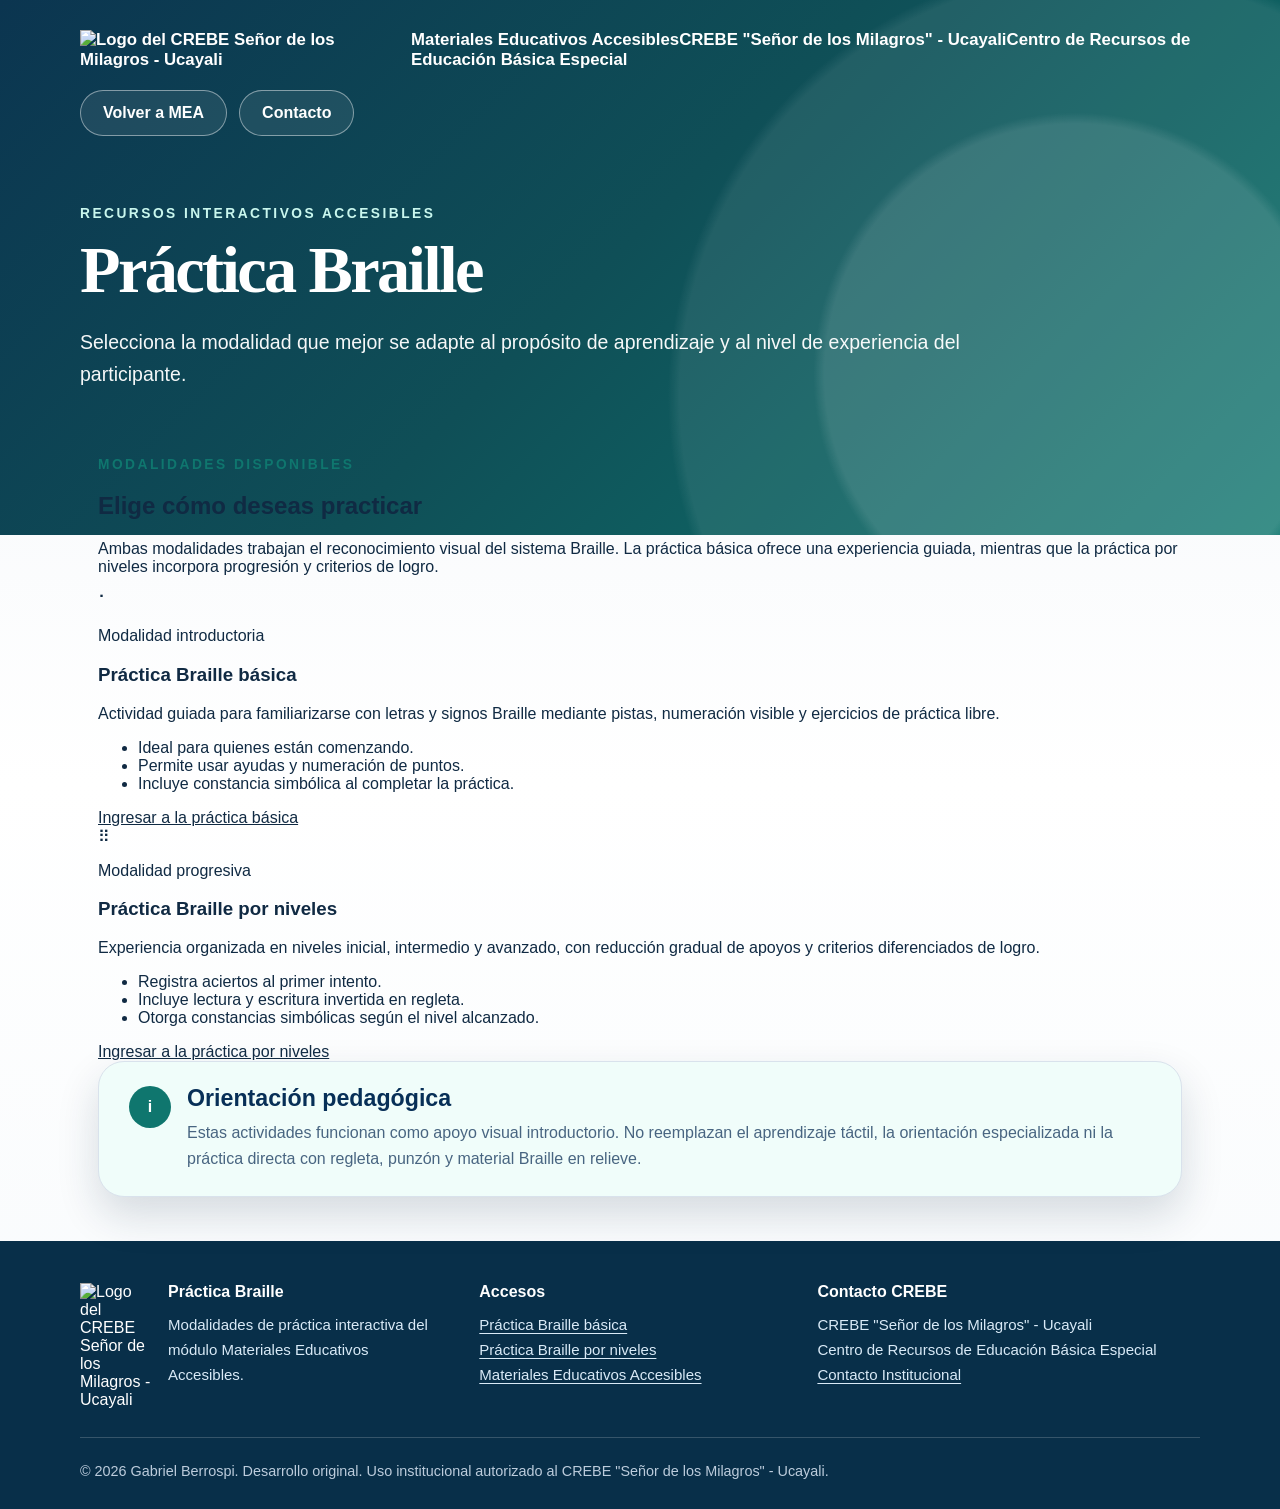
==== practica-braille-opciones/index.html @ 07584c7a "Crear acceso unificado para las modalidades de práctica Braille" ====
<!doctype html>
<html lang="es">
<head>
  <meta charset="utf-8">
  <meta name="viewport" content="width=device-width, initial-scale=1">
  <meta name="description" content="Acceso a las modalidades de práctica Braille básica y práctica Braille por niveles del módulo Materiales Educativos Accesibles.">
  <meta name="author" content="Gabriel Berrospi">
  <title>Práctica Braille | MEA</title>
  <link rel="stylesheet" href="../estilos.css?v=17">
  <link rel="stylesheet" href="https://crebe-ucayali.github.io/accesos-complementarios/accesibilidad/accesibilidad.css?v=7">
  <link rel="stylesheet" href="opciones.css?v=1">
</head>
<body>
  <a class="salto-contenido" href="#contenido-principal">Ir al contenido</a>
  <header class="cabecera">
    <div class="patron-portada" aria-hidden="true"></div>
    <nav class="navegacion" aria-label="Navegación principal">
      <a class="marca marca-institucional" href="../index.html" aria-label="Volver a Materiales Educativos Accesibles">
        <img class="marca-logo-superior" src="https://crebe-ucayali.github.io/banco-digital-accesible/logo-crebe.png" alt="Logo del CREBE Señor de los Milagros - Ucayali">
        <span class="marca-texto-superior"><span class="marca-modulo">Materiales Educativos Accesibles</span><span class="marca-nombre-institucional">CREBE "Señor de los Milagros" - Ucayali</span><span class="marca-detalle-institucional">Centro de Recursos de Educación Básica Especial</span></span>
      </a>
      <div class="enlaces-cabecera"><a class="enlace-cabecera" href="../index.html">Volver a MEA</a><a class="enlace-cabecera" href="https://crebe-ucayali.github.io/">Inicio principal</a><a class="enlace-cabecera" href="https://crebe-ucayali.github.io/accesos-complementarios/paginas/contacto.html">Contacto</a></div>
    </nav>
    <div class="portada"><p class="etiqueta">RECURSOS INTERACTIVOS ACCESIBLES</p><h1>Práctica Braille</h1><p class="subtitulo">Selecciona la modalidad que mejor se adapte al propósito de aprendizaje y al nivel de experiencia del participante.</p></div>
  </header>

  <main id="contenido-principal" class="contenido-opciones">
    <section class="panel-opciones" aria-labelledby="titulo-modalidades">
      <div class="encabezado-opciones"><p class="sobretitulo">Modalidades disponibles</p><h2 id="titulo-modalidades">Elige cómo deseas practicar</h2><p>Ambas modalidades trabajan el reconocimiento visual del sistema Braille. La práctica básica ofrece una experiencia guiada, mientras que la práctica por niveles incorpora progresión y criterios de logro.</p></div>
      <div class="grid-opciones">
        <article class="tarjeta-opcion">
          <div class="opcion-icono" aria-hidden="true">⠁</div>
          <p class="opcion-etiqueta">Modalidad introductoria</p>
          <h3>Práctica Braille básica</h3>
          <p>Actividad guiada para familiarizarse con letras y signos Braille mediante pistas, numeración visible y ejercicios de práctica libre.</p>
          <ul><li>Ideal para quienes están comenzando.</li><li>Permite usar ayudas y numeración de puntos.</li><li>Incluye constancia simbólica al completar la práctica.</li></ul>
          <a class="boton-opcion" href="../practica-braille/index.html">Ingresar a la práctica básica</a>
        </article>
        <article class="tarjeta-opcion destacada">
          <div class="opcion-icono" aria-hidden="true">⠿</div>
          <p class="opcion-etiqueta">Modalidad progresiva</p>
          <h3>Práctica Braille por niveles</h3>
          <p>Experiencia organizada en niveles inicial, intermedio y avanzado, con reducción gradual de apoyos y criterios diferenciados de logro.</p>
          <ul><li>Registra aciertos al primer intento.</li><li>Incluye lectura y escritura invertida en regleta.</li><li>Otorga constancias simbólicas según el nivel alcanzado.</li></ul>
          <a class="boton-opcion" href="../practica-braille-v2/index.html">Ingresar a la práctica por niveles</a>
        </article>
      </div>
    </section>

    <section class="aviso-pedagogico" aria-labelledby="titulo-aviso"><div class="aviso-icono" aria-hidden="true">i</div><div><h2 id="titulo-aviso">Orientación pedagógica</h2><p>Estas actividades funcionan como apoyo visual introductorio. No reemplazan el aprendizaje táctil, la orientación especializada ni la práctica directa con regleta, punzón y material Braille en relieve.</p></div></section>
  </main>

  <footer><div class="footer-contenido"><div class="footer-bloque footer-marca"><img class="footer-logo" src="https://crebe-ucayali.github.io/banco-digital-accesible/logo-crebe.png" alt="Logo del CREBE Señor de los Milagros - Ucayali"><div><h2>Práctica Braille</h2><p>Modalidades de práctica interactiva del módulo Materiales Educativos Accesibles.</p></div></div><div class="footer-bloque"><h2>Accesos</h2><p><a href="../practica-braille/index.html">Práctica Braille básica</a><br><a href="../practica-braille-v2/index.html">Práctica Braille por niveles</a><br><a href="../index.html">Materiales Educativos Accesibles</a></p></div><div class="footer-bloque"><h2>Contacto CREBE</h2><p>CREBE "Señor de los Milagros" - Ucayali<br>Centro de Recursos de Educación Básica Especial<br><a href="https://crebe-ucayali.github.io/accesos-complementarios/paginas/contacto.html">Contacto Institucional</a></p></div></div><div class="footer-final"><p>© 2026 Gabriel Berrospi. Desarrollo original. Uso institucional autorizado al CREBE "Señor de los Milagros" - Ucayali.</p></div></footer>
  <script src="https://crebe-ucayali.github.io/accesos-complementarios/accesibilidad/accesibilidad.js?v=7" defer></script>
</body>
</html>
---- estilos.css ----
:root{
  --azul-900:#082f49;
  --azul-800:#0b3f5c;
  --azul-700:#114e60;
  --verde-900:#064e3b;
  --verde-800:#0b4f4a;
  --verde-700:#0f766e;
  --verde-100:#e6f4f1;
  --verde-50:#f0fdfa;
  --blanco:#ffffff;
  --gris-900:#102a43;
  --gris-700:#334e68;
  --gris-600:#486581;
  --gris-500:#627d98;
  --gris-300:#d9e2ec;
  --gris-100:#f0f4f8;
  --amarillo-100:#fff4d6;
  --amarillo-700:#8a5a00;
  --sombra:0 18px 42px rgba(16,42,67,.16);
}

*{box-sizing:border-box;}
html{scroll-behavior:smooth;}
body{margin:0;font-family:Arial, Helvetica, sans-serif;background:linear-gradient(180deg,#f0f4f8 0%,#ffffff 52%,#f7fafc 100%);color:var(--gris-900);}
a{color:inherit;}
.salto-contenido{position:absolute;left:-999px;top:12px;background:var(--gris-900);color:var(--blanco);padding:10px 14px;border-radius:10px;z-index:50;}
.salto-contenido:focus{left:12px;}

.cabecera{position:relative;overflow:hidden;background:radial-gradient(circle at 84% 70%,rgba(255,255,255,.11) 0 22%,transparent 23%),radial-gradient(circle at 86% 74%,rgba(255,255,255,.08) 0 36%,transparent 37%),linear-gradient(135deg,#0b3550 0%,#0f4f57 48%,#0f766e 100%);color:var(--blanco);padding:30px 18px 145px;}
.cabecera::after{display:none;content:none;}
.navegacion{max-width:1120px;margin:0 auto;display:flex;align-items:center;justify-content:space-between;gap:20px;flex-wrap:wrap;}
.marca{display:inline-flex;align-items:center;gap:14px;color:var(--blanco);text-decoration:none;font-weight:900;font-size:1.05rem;letter-spacing:0;}
.marca-icono{width:54px;height:54px;border-radius:18px;display:inline-flex;align-items:center;justify-content:center;background:var(--blanco);color:#0b3550;font-weight:900;font-size:.9rem;box-shadow:0 10px 24px rgba(0,0,0,.14);}
.enlaces-cabecera{display:flex;align-items:center;justify-content:flex-end;flex-wrap:wrap;gap:12px;}
.enlace-cabecera{display:inline-flex;align-items:center;justify-content:center;min-height:46px;padding:10px 22px;border:1px solid rgba(255,255,255,.45);border-radius:999px;color:var(--blanco);text-decoration:none;font-size:1rem;font-weight:800;background:rgba(255,255,255,.08);}
.enlace-cabecera:hover{color:var(--blanco);background:rgba(255,255,255,.16);}
.cabecera .enlace-cabecera[href="https://crebe-ucayali.github.io/"]:not(:first-child){display:none;}
.cabecera .enlace-cabecera[href*="accesos-complementarios/contacto.html"]{font-size:0;}
.cabecera .enlace-cabecera[href*="accesos-complementarios/contacto.html"]::after{content:"Contacto Institucional";font-size:1rem;}

.portada{max-width:1120px;margin:70px auto 0;}
.bloque-institucional{display:flex;align-items:center;gap:22px;margin-bottom:34px;max-width:none;}
.logo-crebe{width:92px;max-width:92px;height:92px;max-height:92px;object-fit:contain;}
.texto-institucional{border-left:2px solid rgba(255,255,255,.35);padding-left:22px;}
.nombre-institucional{margin:0 0 8px;color:var(--blanco);font-size:1.2rem;font-weight:900;line-height:1.25;}
.detalle-institucional{margin:0;color:rgba(255,255,255,.94);font-size:1rem;font-weight:700;line-height:1.4;}
.etiqueta,.etiqueta-superior,.sobretitulo,.seccion-etiqueta{margin:0 0 14px;font-size:.86rem;font-weight:900;letter-spacing:.18em;text-transform:uppercase;}
.etiqueta,.etiqueta-superior{color:#c9f7ee;}
.sobretitulo,.seccion-etiqueta{color:var(--verde-700);}
.portada h1{max-width:900px;margin:0 0 22px;color:var(--blanco);font-family:Georgia, "Times New Roman", serif;font-size:clamp(2.5rem,5.8vw,4.15rem);line-height:1.04;letter-spacing:-.04em;}
.titulo-portada-enlace{color:inherit;text-decoration:none;}
.subtitulo{max-width:880px;margin:0;color:rgba(255,255,255,.96);font-size:1.22rem;line-height:1.65;}

main{max-width:1120px;margin:-78px auto 0;padding:0 18px 44px;position:relative;z-index:2;}
.panel-busqueda,.panel-presentacion,.aviso-pedagogico{background:var(--blanco);border:1px solid var(--gris-300);border-radius:26px;box-shadow:var(--sombra);}
.panel-busqueda{padding:34px 46px 40px;}
.panel-busqueda .panel-encabezado{display:block;margin-bottom:30px;}
.panel-encabezado{display:flex;align-items:flex-start;justify-content:space-between;gap:24px;margin-bottom:30px;}
.sobretitulo{margin:0 0 12px;color:var(--verde-700);font-size:.86rem;font-weight:900;letter-spacing:.18em;text-transform:uppercase;}
.panel-encabezado h2,.panel-presentacion h2,.aviso-pedagogico h2{margin:0;color:#072f57;font-family:Georgia, "Times New Roman", serif;font-size:clamp(1.9rem,3.6vw,2.65rem);line-height:1.1;}
.texto-panel{max-width:860px;margin:14px 0 0;color:var(--gris-600);line-height:1.65;font-size:1rem;}
.texto-panel-materiales{max-width:760px;margin:14px 0 0;color:#486581;line-height:1.65;font-size:1rem;}
.contador{display:inline-flex;align-items:center;justify-content:center;margin:4px 0 0;padding:10px 18px;border-radius:999px;background:var(--verde-100);color:var(--verde-700);font-weight:900;}
.herramientas{display:grid;grid-template-columns:1.2fr .8fr;gap:28px;margin-top:10px;}
.grupo-busqueda label,.grupo-filtros p{display:block;margin:0 0 10px;color:#072f57;font-weight:900;}
.campo-busqueda{display:flex;align-items:center;gap:12px;border:1px solid var(--gris-300);border-radius:16px;padding:0 16px;min-height:56px;background:#fbfdff;color:var(--gris-600);}
.campo-busqueda input{width:100%;border:0;outline:0;background:transparent;font-size:1rem;color:var(--gris-900);}
.ayuda{margin:8px 0 0;color:var(--gris-500);font-size:.92rem;}
.filtros{display:flex;flex-wrap:wrap;gap:10px;}
.filtro,.boton,.boton-mas{border:0;cursor:pointer;font-family:inherit;}
.filtro{padding:10px 14px;border-radius:999px;background:var(--gris-100);color:var(--gris-700);font-weight:800;}
.filtro.activo,.filtro:hover{background:var(--verde-700);color:var(--blanco);}
.catalogo{margin-top:28px;}
.lista-tarjetas{display:grid;grid-template-columns:repeat(3,1fr);gap:18px;}
.tarjeta{background:var(--blanco);border:1px solid var(--gris-300);border-radius:24px;padding:22px;box-shadow:0 10px 24px rgba(16,42,67,.08);}
.tarjeta h3{margin:0 0 8px;color:#072f57;}
.tarjeta p{margin:0;color:var(--gris-600);line-height:1.55;}
.grid-materiales{display:grid;grid-template-columns:repeat(3,1fr);gap:18px;margin-top:28px;}
.tarjeta-material{background:#ffffff;border:1px solid #d9e2ec;border-radius:24px;padding:22px;min-height:250px;display:flex;flex-direction:column;justify-content:space-between;box-shadow:0 10px 22px rgba(16,42,67,.06);}
.tarjeta-material.disponible{background:linear-gradient(180deg,#ffffff 0%,#eef9f6 100%);border-color:rgba(15,118,110,.35);}
.material-icono{width:56px;height:56px;border-radius:18px;background:#e6f4f1;color:#0f766e;display:flex;align-items:center;justify-content:center;font-weight:900;font-size:1rem;margin-bottom:16px;}
.tarjeta-material h3{margin:0 0 10px;color:#0b2f4a;font-size:1.15rem;line-height:1.25;}
.tarjeta-material p{margin:0;color:#486581;line-height:1.58;font-size:.96rem;}
.tarjeta-pie{margin-top:22px;display:flex;justify-content:space-between;align-items:center;gap:10px;flex-wrap:wrap;}
.estado-material{display:inline-block;padding:8px 12px;border-radius:999px;font-size:.82rem;font-weight:800;}
.estado-material.disponible{background:#d9f2ec;color:#0f766e;}
.estado-material.construccion{background:#fff4d6;color:#8a5a00;}
.enlace-material{display:inline-block;text-decoration:none;background:#0f766e;color:#ffffff;padding:9px 16px;border-radius:999px;font-weight:800;font-size:.9rem;}
.enlace-material:hover{background:#0b4f4a;color:#ffffff;}
.contenedor-boton-mas{display:flex;justify-content:center;margin-top:28px;}
.boton-mas,.boton-primario{display:inline-flex;align-items:center;justify-content:center;min-height:46px;padding:11px 24px;border-radius:999px;background:var(--verde-700);color:var(--blanco);font-weight:900;box-shadow:0 8px 18px rgba(0,0,0,.12);}
.boton-mas:hover,.boton-primario:hover{background:var(--verde-800);}
.estado-vacio,.mensaje-error{margin-top:28px;padding:28px;border-radius:24px;text-align:center;background:var(--blanco);border:1px solid var(--gris-300);}
.estado-vacio-simbolo{margin:0 0 8px;font-size:3rem;color:var(--verde-700);}

.seccion-presentacion,.seccion-aviso{margin-top:30px;}
.panel-presentacion{padding:30px 38px;display:grid;grid-template-columns:.85fr 1.15fr;gap:26px;align-items:center;}
.panel-presentacion p:last-child{margin:0;color:var(--gris-600);font-size:1rem;line-height:1.7;}
.aviso-pedagogico{display:flex;align-items:flex-start;gap:16px;padding:24px 30px;background:var(--verde-50);}
.aviso-icono{width:42px;height:42px;border-radius:50%;background:var(--verde-700);color:var(--blanco);display:flex;align-items:center;justify-content:center;flex:0 0 auto;font-weight:900;}
.aviso-pedagogico h2{font-size:1.45rem;font-family:Arial, Helvetica, sans-serif;}
.aviso-pedagogico p{margin:8px 0 0;color:var(--gris-600);line-height:1.65;}
.solo-lectores{position:absolute;width:1px;height:1px;padding:0;margin:-1px;overflow:hidden;clip:rect(0,0,0,0);white-space:nowrap;border:0;}
textarea,input[type="text"],input:not([type]){position:relative;z-index:50;pointer-events:auto;user-select:text;-webkit-user-select:text;cursor:text;}

footer{background:#082f49;color:var(--blanco);padding:42px 18px 26px;}
.footer-contenido{max-width:1120px;margin:0 auto;display:grid;grid-template-columns:1.2fr 1fr 1.25fr;gap:32px;}
.footer-bloque h2{margin:0 0 12px;font-size:1rem;color:var(--blanco);}
.footer-bloque p{margin:0;color:#d9eaf7;line-height:1.65;font-size:.94rem;}
.footer-bloque a{color:#d9eaf7;text-decoration:underline;text-underline-offset:3px;}
.footer-bloque a:hover{text-decoration:underline;}
.footer-bloque a[href*="accesos-complementarios/contacto.html"]{font-size:0;}
.footer-bloque a[href*="accesos-complementarios/contacto.html"]::after{content:"Contacto Institucional";font-size:.94rem;}
.footer-marca{display:flex;align-items:flex-start;gap:16px;}
.footer-logo{width:72px;max-width:72px;height:auto;object-fit:contain;display:block;flex-shrink:0;}
.footer-final{max-width:1120px;margin:28px auto 0;padding-top:22px;border-top:1px solid rgba(255,255,255,.18);}
.footer-final p{margin:0;color:#bcccdc;text-align:left;line-height:1.6;font-size:.9rem;}

@media (max-width:900px){
  .herramientas,.panel-presentacion,.footer-contenido{grid-template-columns:1fr;}
  .lista-tarjetas{grid-template-columns:repeat(2,1fr);}
  .grid-materiales{grid-template-columns:repeat(2,1fr);}
  .footer-marca{align-items:center;}
}
@media (max-width:700px){
  .cabecera{padding:26px 18px 116px;}
  .navegacion{align-items:flex-start;flex-direction:column;}
  .enlaces-cabecera{display:flex;width:100%;justify-content:flex-start;align-items:center;gap:8px;flex-wrap:wrap;}
  .enlace-cabecera{width:auto;min-width:0;min-height:38px;padding:8px 12px;font-size:.84rem;line-height:1.1;text-align:center;white-space:nowrap;border-radius:999px;}
  .cabecera .enlace-cabecera[href*="accesos-complementarios/contacto.html"]::after{font-size:.84rem;}
  .portada{margin-top:54px;}
  .bloque-institucional{align-items:center;gap:16px;margin-bottom:28px;}
  .logo-crebe{width:80px;max-width:80px;height:80px;max-height:80px;}
  .texto-institucional{padding-left:16px;}
  .nombre-institucional{font-size:1rem;}
  .detalle-institucional{font-size:.9rem;}
  main{max-width:1120px;margin-top:-78px;padding:0 14px 34px;}
  .panel-busqueda,.panel-presentacion,.aviso-pedagogico{padding:26px 20px 30px;}
  .panel-encabezado{flex-direction:column;}
  .lista-tarjetas{grid-template-columns:1fr;}
  .grid-materiales{grid-template-columns:1fr;}
  .tarjeta-pie{flex-direction:column;align-items:flex-start;}
  .enlace-material{width:100%;text-align:center;}
  .seccion-rutinas input,.seccion-rutinas textarea,.rutinas input,.rutinas textarea{pointer-events:auto;user-select:text;-webkit-user-select:text;cursor:text;position:relative;z-index:10;}
  .seccion-rutinas,.rutinas{pointer-events:auto;}
}
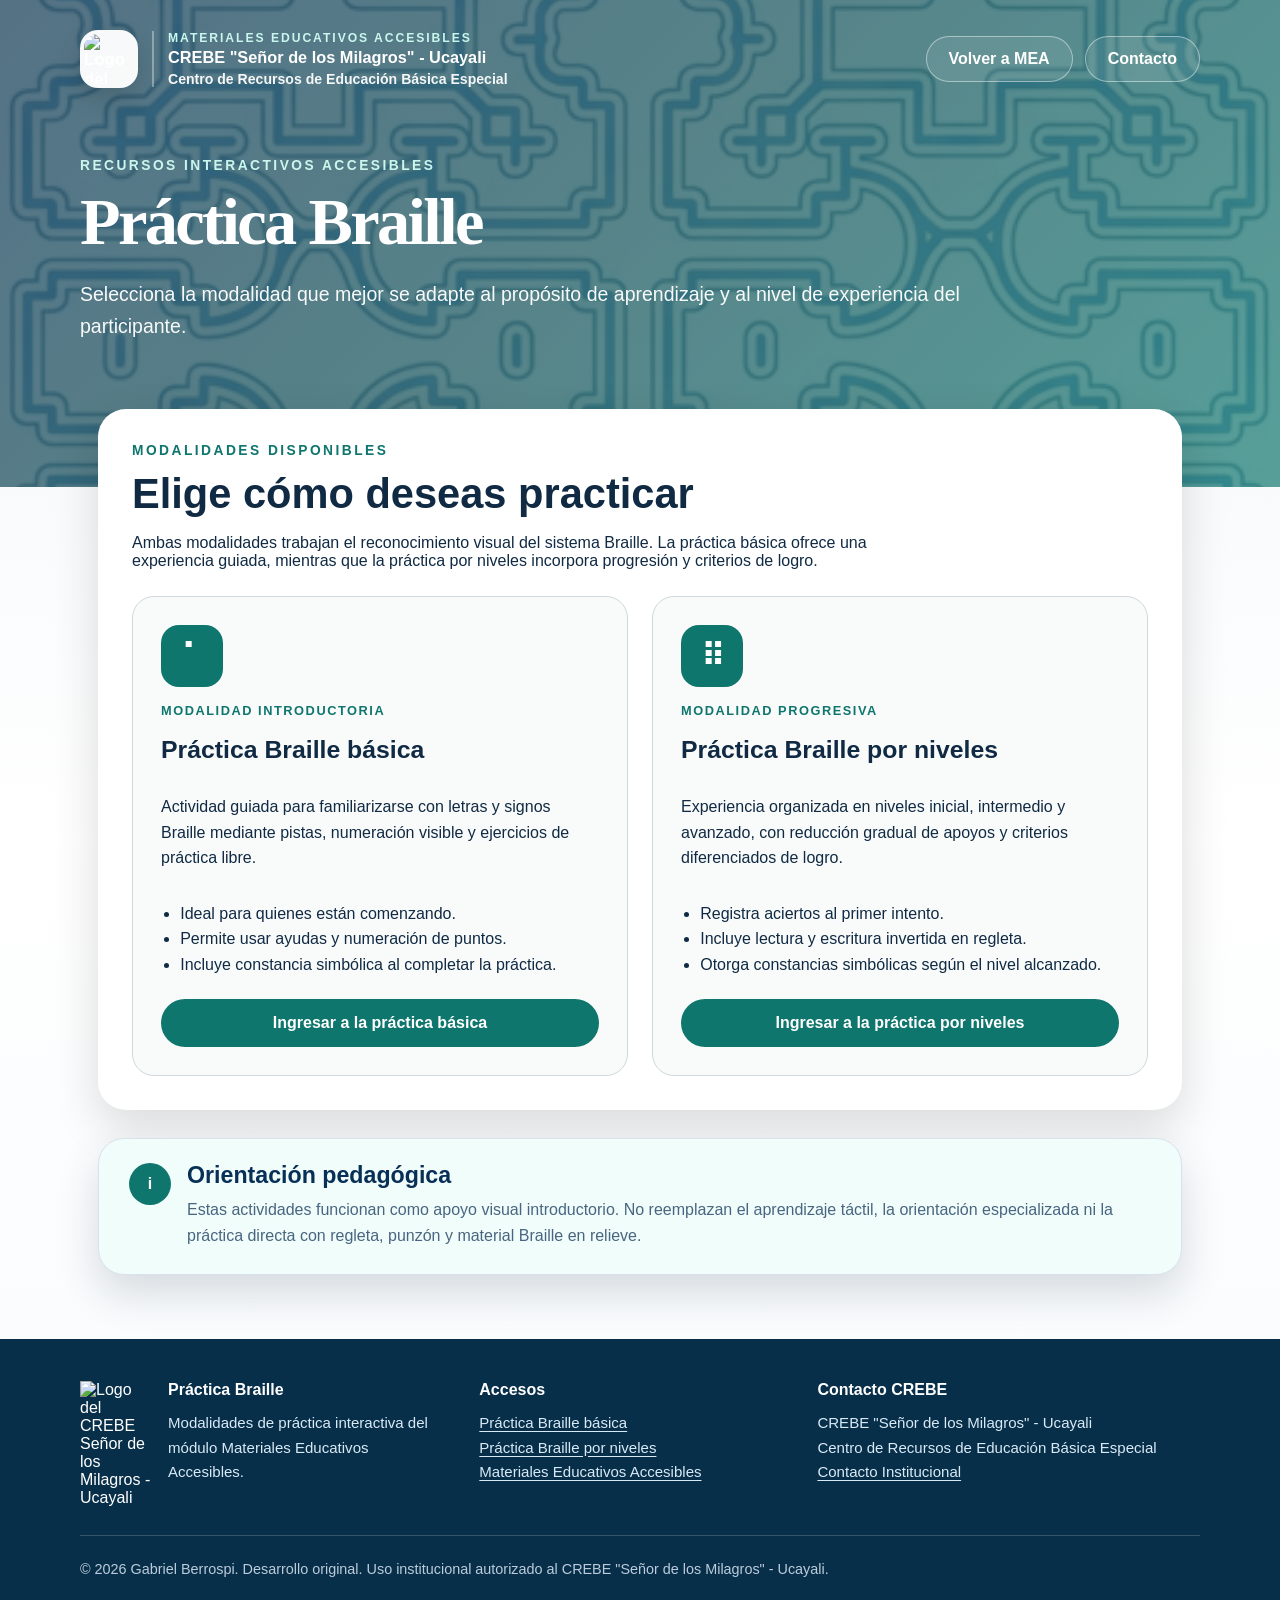
==== commit 8b976dad: "Hacer neutras ambas tarjetas de modalidades Braille" ====
--- a/practica-braille-opciones/index.html
+++ b/practica-braille-opciones/index.html
@@ -8,7 +8,7 @@
   <title>Práctica Braille | MEA</title>
   <link rel="stylesheet" href="../estilos.css?v=17">
   <link rel="stylesheet" href="https://crebe-ucayali.github.io/accesos-complementarios/accesibilidad/accesibilidad.css?v=7">
-  <link rel="stylesheet" href="opciones.css?v=1">
+  <link rel="stylesheet" href="opciones.css?v=2">
 </head>
 <body>
   <a class="salto-contenido" href="#contenido-principal">Ir al contenido</a>
@@ -36,7 +36,7 @@
           <ul><li>Ideal para quienes están comenzando.</li><li>Permite usar ayudas y numeración de puntos.</li><li>Incluye constancia simbólica al completar la práctica.</li></ul>
           <a class="boton-opcion" href="../practica-braille/index.html">Ingresar a la práctica básica</a>
         </article>
-        <article class="tarjeta-opcion destacada">
+        <article class="tarjeta-opcion">
           <div class="opcion-icono" aria-hidden="true">⠿</div>
           <p class="opcion-etiqueta">Modalidad progresiva</p>
           <h3>Práctica Braille por niveles</h3>
--- a/practica-braille-opciones/opciones.css
+++ b/practica-braille-opciones/opciones.css
@@ -0,0 +1,31 @@
+body .cabecera{position:relative;overflow:hidden;padding:30px 18px 145px;color:#fff;background:linear-gradient(135deg,#0b3550 0%,#0f4f57 48%,#0f766e 100%)}
+body .patron-portada{position:absolute;inset:0;z-index:0;pointer-events:none;background-image:url("../patron-shipibo.webp?v=2");background-size:cover;background-position:center;opacity:.3}
+body .cabecera .navegacion,body .cabecera .portada{position:relative;z-index:1}
+body .navegacion{max-width:1120px;margin:0 auto;display:flex;align-items:center;justify-content:space-between;gap:20px;flex-wrap:wrap}
+body .marca-institucional{display:inline-flex;align-items:center;gap:14px;max-width:min(560px,100%);color:#fff;text-decoration:none;font-weight:900}
+body .marca-logo-superior{display:block;width:58px;height:58px;object-fit:contain;flex-shrink:0;padding:4px;background:rgba(255,255,255,.96);border-radius:18px;box-shadow:0 10px 24px rgba(0,0,0,.14)}
+body .marca-texto-superior{display:block;padding-left:14px;border-left:2px solid rgba(255,255,255,.35)}
+body .marca-modulo{display:block;margin:0 0 3px;color:#c9f7ee;font-size:.76rem;font-weight:900;letter-spacing:.16em;text-transform:uppercase}
+body .marca-nombre-institucional{display:block;color:#fff;font-size:1.02rem;font-weight:900}
+body .marca-detalle-institucional{display:block;margin-top:4px;color:rgba(255,255,255,.94);font-size:.88rem;font-weight:750}
+body .enlaces-cabecera{display:flex;flex-wrap:wrap;gap:12px}
+body .enlace-cabecera{display:inline-flex;align-items:center;justify-content:center;min-height:46px;padding:10px 22px;border:1px solid rgba(255,255,255,.45);border-radius:999px;color:#fff;text-decoration:none;font-weight:800;background:rgba(255,255,255,.08)}
+body .portada{max-width:1120px;margin:70px auto 0}
+body .etiqueta{margin:0 0 14px;color:#c9f7ee;font-size:.86rem;font-weight:900;letter-spacing:.18em;text-transform:uppercase}
+body .portada h1{max-width:900px;margin:0 0 22px;color:#fff;font-family:Georgia,"Times New Roman",serif;font-size:clamp(2.5rem,5.8vw,4.15rem);line-height:1.04;letter-spacing:-.04em}
+body .subtitulo{max-width:880px;margin:0;color:rgba(255,255,255,.96);font-size:1.22rem;line-height:1.65}
+.contenido-opciones{max-width:1120px;margin:-78px auto 0;padding:0 18px 64px;position:relative;z-index:2}
+.panel-opciones{background:#fff;border-radius:28px;padding:34px;box-shadow:0 18px 48px rgba(0,0,0,.14)}
+.encabezado-opciones{max-width:820px;margin-bottom:26px}
+.encabezado-opciones h2{margin:.2rem 0 1rem;font-size:clamp(1.8rem,4vw,2.6rem)}
+.grid-opciones{display:grid;grid-template-columns:repeat(2,minmax(0,1fr));gap:24px}
+.tarjeta-opcion{display:flex;flex-direction:column;gap:14px;padding:28px;border:1px solid #cfd8dc;border-radius:22px;background:#f9fbfb}
+.tarjeta-opcion.destacada{border:2px solid #0f766e;background:#f0fdfa}
+.opcion-icono{display:grid;place-items:center;width:62px;height:62px;border-radius:18px;background:#0f766e;color:#fff;font-size:2rem;font-weight:900}
+.opcion-etiqueta{margin:0;color:#0f766e;font-size:.8rem;font-weight:900;letter-spacing:.12em;text-transform:uppercase}
+.tarjeta-opcion h3{margin:0;font-size:1.55rem}
+.tarjeta-opcion p,.tarjeta-opcion li{line-height:1.6}
+.tarjeta-opcion ul{margin:0 0 8px;padding-left:1.2rem}
+.boton-opcion{margin-top:auto;display:inline-flex;justify-content:center;align-items:center;min-height:48px;padding:12px 18px;border-radius:999px;background:#0f766e;color:#fff;text-decoration:none;font-weight:900;text-align:center}
+.aviso-pedagogico{margin-top:28px}
+@media(max-width:760px){body .cabecera{padding:26px 18px 116px}body .navegacion{align-items:flex-start;flex-direction:column}body .portada{margin-top:54px}.contenido-opciones{margin-top:-58px}.panel-opciones{padding:22px}.grid-opciones{grid-template-columns:1fr}.tarjeta-opcion{padding:22px}.marca-institucional{align-items:flex-start}.marca-logo-superior{width:52px;height:52px}.marca-texto-superior{padding-left:12px}}
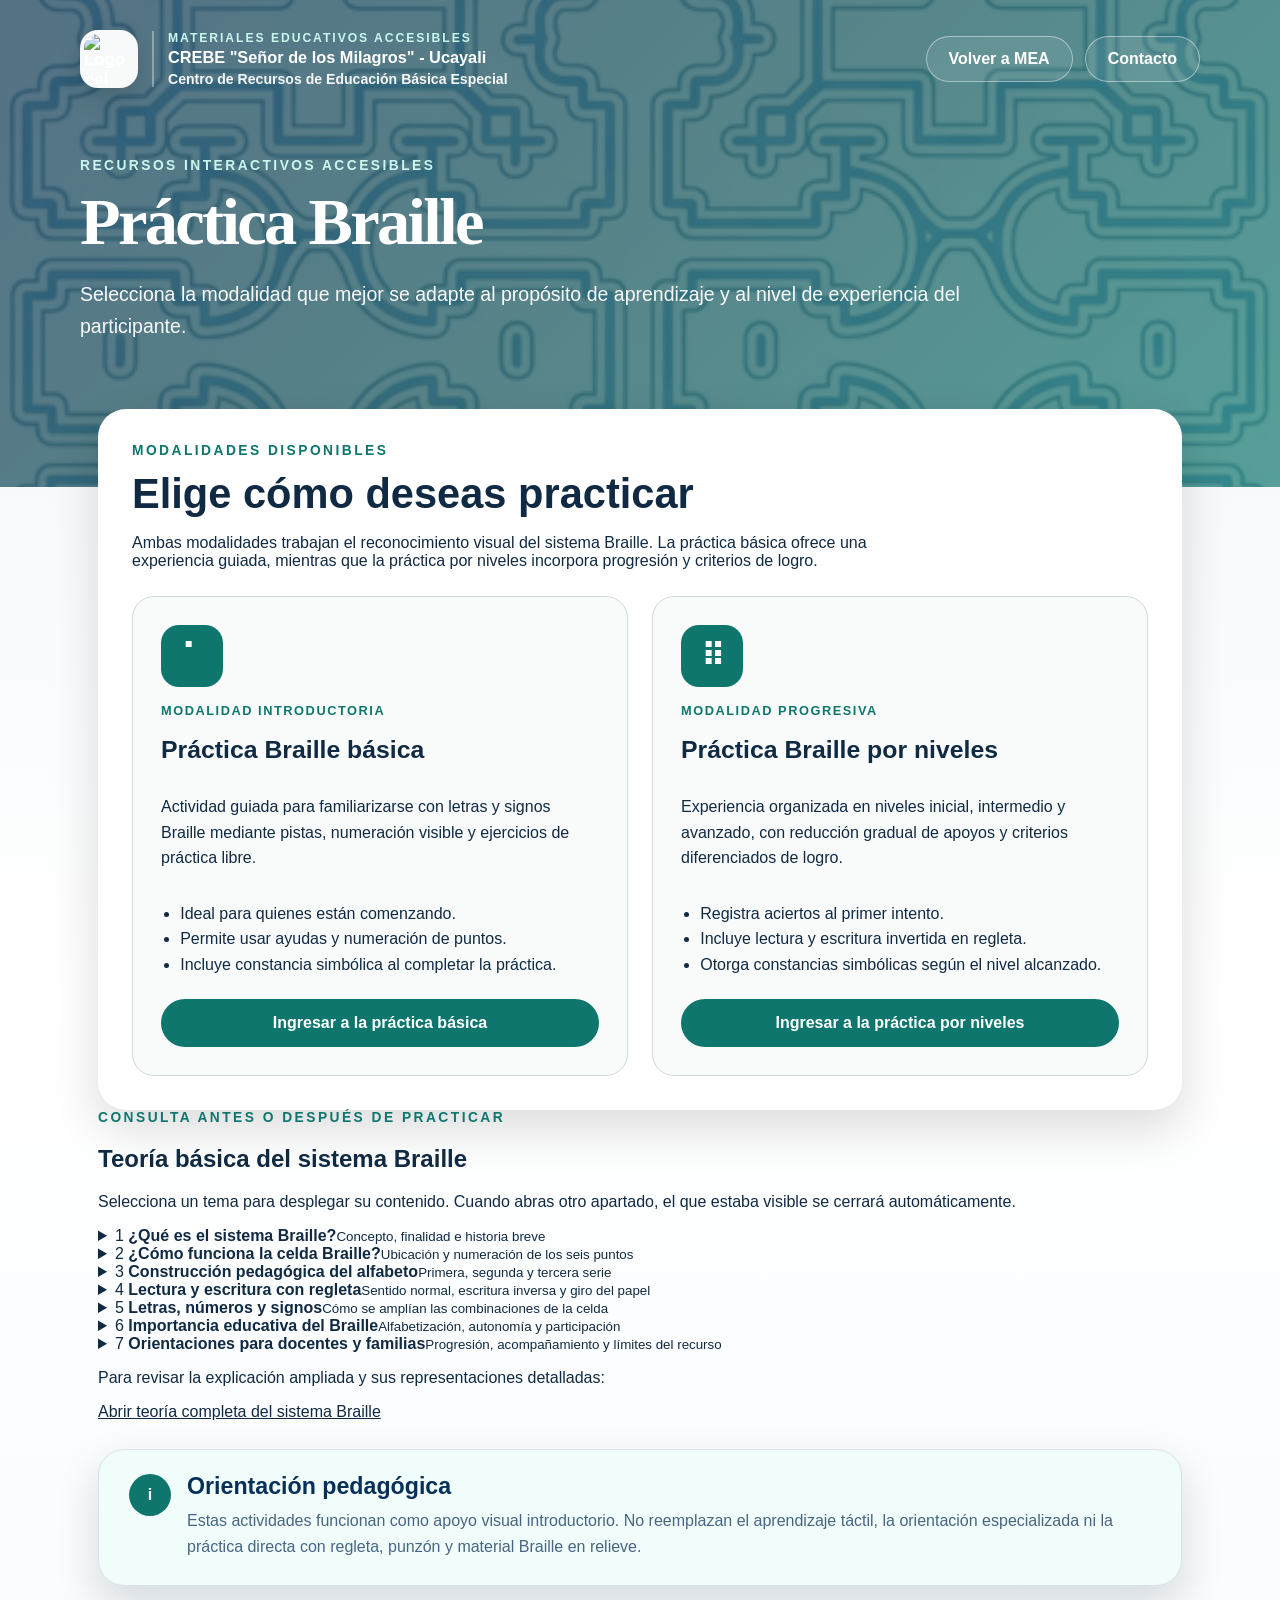
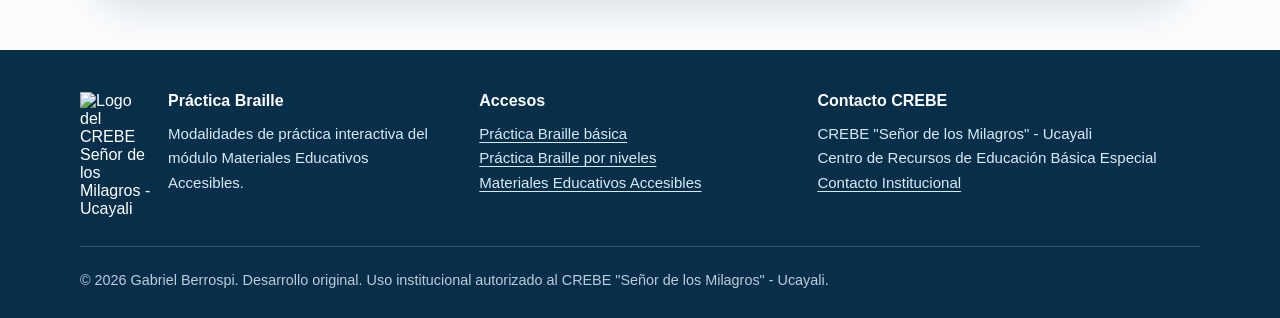
==== commit 0723090c: "Incorporar teoría Braille interactiva debajo de modalidades de práctica" ====
--- a/practica-braille-opciones/index.html
+++ b/practica-braille-opciones/index.html
@@ -3,54 +3,306 @@
 <head>
   <meta charset="utf-8">
   <meta name="viewport" content="width=device-width, initial-scale=1">
-  <meta name="description" content="Acceso a las modalidades de práctica Braille básica y práctica Braille por niveles del módulo Materiales Educativos Accesibles.">
+  <meta name="description" content="Acceso a las modalidades de práctica Braille básica y por niveles, con teoría interactiva organizada por secciones.">
   <meta name="author" content="Gabriel Berrospi">
   <title>Práctica Braille | MEA</title>
   <link rel="stylesheet" href="../estilos.css?v=17">
   <link rel="stylesheet" href="https://crebe-ucayali.github.io/accesos-complementarios/accesibilidad/accesibilidad.css?v=7">
-  <link rel="stylesheet" href="opciones.css?v=2">
+  <link rel="stylesheet" href="opciones.css?v=3">
 </head>
 <body>
   <a class="salto-contenido" href="#contenido-principal">Ir al contenido</a>
+
   <header class="cabecera">
     <div class="patron-portada" aria-hidden="true"></div>
     <nav class="navegacion" aria-label="Navegación principal">
       <a class="marca marca-institucional" href="../index.html" aria-label="Volver a Materiales Educativos Accesibles">
         <img class="marca-logo-superior" src="https://crebe-ucayali.github.io/banco-digital-accesible/logo-crebe.png" alt="Logo del CREBE Señor de los Milagros - Ucayali">
-        <span class="marca-texto-superior"><span class="marca-modulo">Materiales Educativos Accesibles</span><span class="marca-nombre-institucional">CREBE "Señor de los Milagros" - Ucayali</span><span class="marca-detalle-institucional">Centro de Recursos de Educación Básica Especial</span></span>
+        <span class="marca-texto-superior">
+          <span class="marca-modulo">Materiales Educativos Accesibles</span>
+          <span class="marca-nombre-institucional">CREBE "Señor de los Milagros" - Ucayali</span>
+          <span class="marca-detalle-institucional">Centro de Recursos de Educación Básica Especial</span>
+        </span>
       </a>
-      <div class="enlaces-cabecera"><a class="enlace-cabecera" href="../index.html">Volver a MEA</a><a class="enlace-cabecera" href="https://crebe-ucayali.github.io/">Inicio principal</a><a class="enlace-cabecera" href="https://crebe-ucayali.github.io/accesos-complementarios/paginas/contacto.html">Contacto</a></div>
+      <div class="enlaces-cabecera">
+        <a class="enlace-cabecera" href="../index.html">Volver a MEA</a>
+        <a class="enlace-cabecera" href="https://crebe-ucayali.github.io/">Inicio principal</a>
+        <a class="enlace-cabecera" href="https://crebe-ucayali.github.io/accesos-complementarios/paginas/contacto.html">Contacto</a>
+      </div>
     </nav>
-    <div class="portada"><p class="etiqueta">RECURSOS INTERACTIVOS ACCESIBLES</p><h1>Práctica Braille</h1><p class="subtitulo">Selecciona la modalidad que mejor se adapte al propósito de aprendizaje y al nivel de experiencia del participante.</p></div>
+    <div class="portada">
+      <p class="etiqueta">RECURSOS INTERACTIVOS ACCESIBLES</p>
+      <h1>Práctica Braille</h1>
+      <p class="subtitulo">Selecciona la modalidad que mejor se adapte al propósito de aprendizaje y al nivel de experiencia del participante.</p>
+    </div>
   </header>
 
   <main id="contenido-principal" class="contenido-opciones">
     <section class="panel-opciones" aria-labelledby="titulo-modalidades">
-      <div class="encabezado-opciones"><p class="sobretitulo">Modalidades disponibles</p><h2 id="titulo-modalidades">Elige cómo deseas practicar</h2><p>Ambas modalidades trabajan el reconocimiento visual del sistema Braille. La práctica básica ofrece una experiencia guiada, mientras que la práctica por niveles incorpora progresión y criterios de logro.</p></div>
+      <div class="encabezado-opciones">
+        <p class="sobretitulo">Modalidades disponibles</p>
+        <h2 id="titulo-modalidades">Elige cómo deseas practicar</h2>
+        <p>Ambas modalidades trabajan el reconocimiento visual del sistema Braille. La práctica básica ofrece una experiencia guiada, mientras que la práctica por niveles incorpora progresión y criterios de logro.</p>
+      </div>
+
       <div class="grid-opciones">
         <article class="tarjeta-opcion">
           <div class="opcion-icono" aria-hidden="true">⠁</div>
           <p class="opcion-etiqueta">Modalidad introductoria</p>
           <h3>Práctica Braille básica</h3>
           <p>Actividad guiada para familiarizarse con letras y signos Braille mediante pistas, numeración visible y ejercicios de práctica libre.</p>
-          <ul><li>Ideal para quienes están comenzando.</li><li>Permite usar ayudas y numeración de puntos.</li><li>Incluye constancia simbólica al completar la práctica.</li></ul>
+          <ul>
+            <li>Ideal para quienes están comenzando.</li>
+            <li>Permite usar ayudas y numeración de puntos.</li>
+            <li>Incluye constancia simbólica al completar la práctica.</li>
+          </ul>
           <a class="boton-opcion" href="../practica-braille/index.html">Ingresar a la práctica básica</a>
         </article>
+
         <article class="tarjeta-opcion">
           <div class="opcion-icono" aria-hidden="true">⠿</div>
           <p class="opcion-etiqueta">Modalidad progresiva</p>
           <h3>Práctica Braille por niveles</h3>
           <p>Experiencia organizada en niveles inicial, intermedio y avanzado, con reducción gradual de apoyos y criterios diferenciados de logro.</p>
-          <ul><li>Registra aciertos al primer intento.</li><li>Incluye lectura y escritura invertida en regleta.</li><li>Otorga constancias simbólicas según el nivel alcanzado.</li></ul>
+          <ul>
+            <li>Registra aciertos al primer intento.</li>
+            <li>Incluye lectura y escritura invertida en regleta.</li>
+            <li>Otorga constancias simbólicas según el nivel alcanzado.</li>
+          </ul>
           <a class="boton-opcion" href="../practica-braille-v2/index.html">Ingresar a la práctica por niveles</a>
         </article>
       </div>
     </section>
 
-    <section class="aviso-pedagogico" aria-labelledby="titulo-aviso"><div class="aviso-icono" aria-hidden="true">i</div><div><h2 id="titulo-aviso">Orientación pedagógica</h2><p>Estas actividades funcionan como apoyo visual introductorio. No reemplazan el aprendizaje táctil, la orientación especializada ni la práctica directa con regleta, punzón y material Braille en relieve.</p></div></section>
+    <section class="panel-teoria" aria-labelledby="titulo-teoria-braille">
+      <div class="encabezado-teoria">
+        <p class="sobretitulo">Consulta antes o después de practicar</p>
+        <h2 id="titulo-teoria-braille">Teoría básica del sistema Braille</h2>
+        <p>Selecciona un tema para desplegar su contenido. Cuando abras otro apartado, el que estaba visible se cerrará automáticamente.</p>
+      </div>
+
+      <div class="acordeon-teoria" data-acordeon-unico>
+        <details class="acordeon-item">
+          <summary>
+            <span class="numero-acordeon" aria-hidden="true">1</span>
+            <span class="texto-resumen"><strong>¿Qué es el sistema Braille?</strong><small>Concepto, finalidad e historia breve</small></span>
+            <span class="icono-acordeon" aria-hidden="true"></span>
+          </summary>
+          <div class="contenido-acordeon">
+            <p>El Braille es un sistema de lectura y escritura basado en puntos en relieve que se perciben principalmente con las yemas de los dedos. Permite representar letras, números, signos de puntuación, palabras, frases y textos completos.</p>
+            <p>No es un idioma diferente, sino un código capaz de representar distintos idiomas según sus reglas. Su valor educativo radica en que permite leer, revisar, corregir y producir información escrita de manera directa.</p>
+            <h3>Breve historia</h3>
+            <p>Louis Braille desarrolló una celda de seis puntos que podía combinarse para representar letras, números y signos. Con el tiempo, el sistema se adaptó a diferentes lenguas y actualmente se utiliza en libros, materiales educativos, señalización, medicamentos y recursos tecnológicos.</p>
+            <div class="nota-teoria">El Braille no reemplaza los audios ni la tecnología. Los complementa y fortalece la autonomía, la alfabetización y el acceso a la información escrita.</div>
+          </div>
+        </details>
+
+        <details class="acordeon-item">
+          <summary>
+            <span class="numero-acordeon" aria-hidden="true">2</span>
+            <span class="texto-resumen"><strong>¿Cómo funciona la celda Braille?</strong><small>Ubicación y numeración de los seis puntos</small></span>
+            <span class="icono-acordeon" aria-hidden="true"></span>
+          </summary>
+          <div class="contenido-acordeon">
+            <p>La celda Braille está formada por seis puntos distribuidos en dos columnas y tres filas. Cada posición tiene un número fijo.</p>
+            <div class="celda-teoria" role="img" aria-label="Celda Braille con los puntos 1, 2 y 3 en la columna izquierda y 4, 5 y 6 en la derecha">
+              <span>1</span><span>4</span>
+              <span>2</span><span>5</span>
+              <span>3</span><span>6</span>
+            </div>
+            <div class="dos-columnas-teoria">
+              <div><strong>Columna izquierda</strong><p>Puntos 1, 2 y 3.</p></div>
+              <div><strong>Columna derecha</strong><p>Puntos 4, 5 y 6.</p></div>
+            </div>
+            <p>Al activar diferentes combinaciones se forman letras, números y otros signos. Para aprender Braille no basta con memorizar configuraciones: también se necesita práctica táctil, orientación y materiales adecuados.</p>
+          </div>
+        </details>
+
+        <details class="acordeon-item">
+          <summary>
+            <span class="numero-acordeon" aria-hidden="true">3</span>
+            <span class="texto-resumen"><strong>Construcción pedagógica del alfabeto</strong><small>Primera, segunda y tercera serie</small></span>
+            <span class="icono-acordeon" aria-hidden="true"></span>
+          </summary>
+          <div class="contenido-acordeon">
+            <p>El alfabeto puede comprenderse por series. Esta organización ayuda a descubrir que muchas letras nuevas se forman a partir de configuraciones ya aprendidas.</p>
+
+            <article class="serie-teoria">
+              <h3>Primera serie: A a J</h3>
+              <p>Utiliza principalmente los puntos 1, 2, 4 y 5. Todavía no incorpora los puntos inferiores 3 y 6.</p>
+              <div class="linea-alfabeto" aria-label="Primera serie del alfabeto Braille">
+                <span>A ⠁</span><span>B ⠃</span><span>C ⠉</span><span>D ⠙</span><span>E ⠑</span>
+                <span>F ⠋</span><span>G ⠛</span><span>H ⠓</span><span>I ⠊</span><span>J ⠚</span>
+              </div>
+            </article>
+
+            <article class="serie-teoria">
+              <h3>Segunda serie: K a T</h3>
+              <p>Repite las formas de A a J y añade el punto 3. Por ejemplo, A se convierte en K, B en L y J en T.</p>
+              <div class="linea-alfabeto" aria-label="Segunda serie del alfabeto Braille">
+                <span>K ⠅</span><span>L ⠇</span><span>M ⠍</span><span>N ⠝</span><span>O ⠕</span>
+                <span>P ⠏</span><span>Q ⠟</span><span>R ⠗</span><span>S ⠎</span><span>T ⠞</span>
+              </div>
+            </article>
+
+            <article class="serie-teoria">
+              <h3>Tercera serie: U, V, X, Y y Z</h3>
+              <p>Se toman las configuraciones K, L, M, N y O y se añade el punto 6.</p>
+              <div class="tabla-series-compacta" role="table" aria-label="Relación entre las series del alfabeto Braille">
+                <div role="row"><span role="cell">A ⠁</span><span role="cell">K ⠅</span><span role="cell">U ⠥</span></div>
+                <div role="row"><span role="cell">B ⠃</span><span role="cell">L ⠇</span><span role="cell">V ⠧</span></div>
+                <div role="row"><span role="cell">C ⠉</span><span role="cell">M ⠍</span><span role="cell">X ⠭</span></div>
+                <div role="row"><span role="cell">D ⠙</span><span role="cell">N ⠝</span><span role="cell">Y ⠽</span></div>
+                <div role="row"><span role="cell">E ⠑</span><span role="cell">O ⠕</span><span role="cell">Z ⠵</span></div>
+              </div>
+              <div class="linea-alfabeto linea-corta" aria-label="Tercera serie y letras complementarias">
+                <span>U ⠥</span><span>V ⠧</span><span>X ⠭</span><span>Y ⠽</span><span>Z ⠵</span><span>W ⠺</span><span>Ñ ⠻</span>
+              </div>
+              <p class="aclaracion-serie">La W es una excepción dentro de esta secuencia. La Ñ corresponde a una configuración propia del alfabeto español.</p>
+            </article>
+          </div>
+        </details>
+
+        <details class="acordeon-item">
+          <summary>
+            <span class="numero-acordeon" aria-hidden="true">4</span>
+            <span class="texto-resumen"><strong>Lectura y escritura con regleta</strong><small>Sentido normal, escritura inversa y giro del papel</small></span>
+            <span class="icono-acordeon" aria-hidden="true"></span>
+          </summary>
+          <div class="contenido-acordeon">
+            <p>El Braille se lee de izquierda a derecha, igual que un texto habitual en español. La inversión aparece únicamente al escribir con regleta y punzón convencionales, porque se trabaja sobre el reverso del papel.</p>
+
+            <div class="flujo-regleta" aria-label="Secuencia de lectura y escritura con regleta y punzón">
+              <article class="paso-regleta">
+                <span class="paso-numero">1</span>
+                <h3>Lectura</h3>
+                <div class="flecha-sentido derecha" aria-label="De izquierda a derecha">Inicio <span aria-hidden="true"></span> Fin</div>
+                <p>Los dedos avanzan desde la izquierda hacia la derecha.</p>
+              </article>
+              <article class="paso-regleta">
+                <span class="paso-numero">2</span>
+                <h3>Colocar el papel</h3>
+                <div class="mini-regleta" role="img" aria-label="Papel colocado entre la base y la tapa de una regleta Braille">
+                  <span class="mini-tapa">Tapa</span>
+                  <span class="mini-papel">Papel<br>reverso hacia arriba</span>
+                  <span class="mini-base">Base</span>
+                </div>
+              </article>
+              <article class="paso-regleta">
+                <span class="paso-numero">3</span>
+                <h3>Escritura</h3>
+                <div class="flecha-sentido izquierda" aria-label="De derecha a izquierda">Fin <span aria-hidden="true"></span> Inicio</div>
+                <p>Se comienza en el extremo derecho y se avanza hacia la izquierda.</p>
+              </article>
+              <article class="paso-regleta">
+                <span class="paso-numero">4</span>
+                <h3>Retirar y voltear</h3>
+                <div class="giro-compacto" aria-hidden="true"><span>Reverso</span><b>↻</b><span>Frente</span></div>
+                <p>La hoja se gira para colocar hacia arriba los puntos en relieve.</p>
+              </article>
+              <article class="paso-regleta">
+                <span class="paso-numero">5</span>
+                <h3>Resultado final</h3>
+                <div class="flecha-sentido derecha" aria-label="De izquierda a derecha">Inicio <span aria-hidden="true"></span> Fin</div>
+                <p>El texto vuelve a leerse normalmente de izquierda a derecha.</p>
+              </article>
+            </div>
+
+            <div class="comparacion-sentidos">
+              <div><strong>Lectura y resultado</strong><p>Izquierda → derecha.</p></div>
+              <div><strong>Regleta y punzón convencionales</strong><p>Derecha → izquierda sobre el reverso.</p></div>
+            </div>
+            <div class="nota-teoria">La inversión sirve para producir el relieve. No significa que el Braille se lea de derecha a izquierda. Con máquina Perkins, impresora Braille o regleta positiva, la escritura se realiza directamente de izquierda a derecha.</div>
+          </div>
+        </details>
+
+        <details class="acordeon-item">
+          <summary>
+            <span class="numero-acordeon" aria-hidden="true">5</span>
+            <span class="texto-resumen"><strong>Letras, números y signos</strong><small>Cómo se amplían las combinaciones de la celda</small></span>
+            <span class="icono-acordeon" aria-hidden="true"></span>
+          </summary>
+          <div class="contenido-acordeon">
+            <p>Cada letra se representa mediante una combinación específica de puntos. Las primeras letras son importantes porque sirven como base para construir otras configuraciones del alfabeto.</p>
+            <p>Los números suelen requerir un signo previo que indica que las combinaciones siguientes deben interpretarse como cifras. Una misma configuración puede tener valor de letra o número según el signo que la anteceda.</p>
+            <p>También existen signos para puntuación, vocales acentuadas, mayúsculas y otros usos. Esto permite escribir frases completas, nombres, fechas, indicaciones y contenidos escolares.</p>
+          </div>
+        </details>
+
+        <details class="acordeon-item">
+          <summary>
+            <span class="numero-acordeon" aria-hidden="true">6</span>
+            <span class="texto-resumen"><strong>Importancia educativa del Braille</strong><small>Alfabetización, autonomía y participación</small></span>
+            <span class="icono-acordeon" aria-hidden="true"></span>
+          </summary>
+          <div class="contenido-acordeon">
+            <p>El Braille es una herramienta fundamental para la inclusión educativa de estudiantes con discapacidad visual. Su enseñanza favorece la lectura, la escritura, la comprensión de textos y la participación en actividades escolares.</p>
+            <p>También permite revisar escritos, reconocer palabras, organizar información, tomar apuntes y leer indicaciones con mayor autonomía.</p>
+            <div class="nota-teoria">En la escuela debe integrarse a las actividades de aprendizaje y a situaciones cotidianas, no presentarse como un contenido aislado.</div>
+          </div>
+        </details>
+
+        <details class="acordeon-item">
+          <summary>
+            <span class="numero-acordeon" aria-hidden="true">7</span>
+            <span class="texto-resumen"><strong>Orientaciones para docentes y familias</strong><small>Progresión, acompañamiento y límites del recurso</small></span>
+            <span class="icono-acordeon" aria-hidden="true"></span>
+          </summary>
+          <div class="contenido-acordeon">
+            <p>El aprendizaje debe ser gradual. Puede iniciarse con exploración táctil, orientación espacial, discriminación de texturas, ubicación de puntos y reconocimiento de formas simples. Después se incorporan letras, números, palabras y frases.</p>
+            <div class="orientaciones-grid">
+              <section>
+                <h3>Para docentes</h3>
+                <ul>
+                  <li>Presentar el Braille como una forma válida de lectura y escritura.</li>
+                  <li>Usar materiales claros, ordenados y con suficiente espacio.</li>
+                  <li>Evitar introducir demasiados signos en una sola actividad.</li>
+                  <li>Relacionar los aprendizajes con palabras y objetos reales.</li>
+                </ul>
+              </section>
+              <section>
+                <h3>Para familias</h3>
+                <ul>
+                  <li>Acompañar con paciencia y reconocer los avances.</li>
+                  <li>Usar etiquetas simples en objetos cuando sea pertinente.</li>
+                  <li>Promover autonomía en las actividades diarias.</li>
+                  <li>Consultar con especialistas cuando existan dudas.</li>
+                </ul>
+              </section>
+            </div>
+            <div class="nota-teoria">Esta plataforma es un apoyo visual y pedagógico. No reemplaza la enseñanza táctil, la orientación especializada ni la práctica con puntos reales en relieve.</div>
+          </div>
+        </details>
+      </div>
+
+      <div class="acceso-teoria-completa">
+        <p>Para revisar la explicación ampliada y sus representaciones detalladas:</p>
+        <a href="https://crebe-ucayali.github.io/banco-digital-accesible/braille/teoria.html">Abrir teoría completa del sistema Braille</a>
+      </div>
+    </section>
+
+    <section class="aviso-pedagogico" aria-labelledby="titulo-aviso">
+      <div class="aviso-icono" aria-hidden="true">i</div>
+      <div>
+        <h2 id="titulo-aviso">Orientación pedagógica</h2>
+        <p>Estas actividades funcionan como apoyo visual introductorio. No reemplazan el aprendizaje táctil, la orientación especializada ni la práctica directa con regleta, punzón y material Braille en relieve.</p>
+      </div>
+    </section>
   </main>
 
-  <footer><div class="footer-contenido"><div class="footer-bloque footer-marca"><img class="footer-logo" src="https://crebe-ucayali.github.io/banco-digital-accesible/logo-crebe.png" alt="Logo del CREBE Señor de los Milagros - Ucayali"><div><h2>Práctica Braille</h2><p>Modalidades de práctica interactiva del módulo Materiales Educativos Accesibles.</p></div></div><div class="footer-bloque"><h2>Accesos</h2><p><a href="../practica-braille/index.html">Práctica Braille básica</a><br><a href="../practica-braille-v2/index.html">Práctica Braille por niveles</a><br><a href="../index.html">Materiales Educativos Accesibles</a></p></div><div class="footer-bloque"><h2>Contacto CREBE</h2><p>CREBE "Señor de los Milagros" - Ucayali<br>Centro de Recursos de Educación Básica Especial<br><a href="https://crebe-ucayali.github.io/accesos-complementarios/paginas/contacto.html">Contacto Institucional</a></p></div></div><div class="footer-final"><p>© 2026 Gabriel Berrospi. Desarrollo original. Uso institucional autorizado al CREBE "Señor de los Milagros" - Ucayali.</p></div></footer>
+  <footer>
+    <div class="footer-contenido">
+      <div class="footer-bloque footer-marca">
+        <img class="footer-logo" src="https://crebe-ucayali.github.io/banco-digital-accesible/logo-crebe.png" alt="Logo del CREBE Señor de los Milagros - Ucayali">
+        <div><h2>Práctica Braille</h2><p>Modalidades de práctica interactiva del módulo Materiales Educativos Accesibles.</p></div>
+      </div>
+      <div class="footer-bloque"><h2>Accesos</h2><p><a href="../practica-braille/index.html">Práctica Braille básica</a><br><a href="../practica-braille-v2/index.html">Práctica Braille por niveles</a><br><a href="../index.html">Materiales Educativos Accesibles</a></p></div>
+      <div class="footer-bloque"><h2>Contacto CREBE</h2><p>CREBE "Señor de los Milagros" - Ucayali<br>Centro de Recursos de Educación Básica Especial<br><a href="https://crebe-ucayali.github.io/accesos-complementarios/paginas/contacto.html">Contacto Institucional</a></p></div>
+    </div>
+    <div class="footer-final"><p>© 2026 Gabriel Berrospi. Desarrollo original. Uso institucional autorizado al CREBE "Señor de los Milagros" - Ucayali.</p></div>
+  </footer>
+
+  <script src="opciones.js?v=1" defer></script>
   <script src="https://crebe-ucayali.github.io/accesos-complementarios/accesibilidad/accesibilidad.js?v=7" defer></script>
 </body>
-</html>+</html>
--- a/practica-braille-opciones/opciones.css
+++ b/practica-braille-opciones/opciones.css
@@ -19,13 +19,16 @@
 .encabezado-opciones{max-width:820px;margin-bottom:26px}
 .encabezado-opciones h2{margin:.2rem 0 1rem;font-size:clamp(1.8rem,4vw,2.6rem)}
 .grid-opciones{display:grid;grid-template-columns:repeat(2,minmax(0,1fr));gap:24px}
-.tarjeta-opcion{display:flex;flex-direction:column;gap:14px;padding:28px;border:1px solid #cfd8dc;border-radius:22px;background:#f9fbfb}
-.tarjeta-opcion.destacada{border:2px solid #0f766e;background:#f0fdfa}
+.tarjeta-opcion{display:flex;flex-direction:column;gap:14px;padding:28px;border:1px solid #cfd8dc;border-radius:22px;background:#f9fbfb;transition:background-color .22s ease,border-color .22s ease,box-shadow .22s ease,transform .22s ease}
+.tarjeta-opcion:hover,.tarjeta-opcion:focus-within{border:2px solid #0f766e;background:#f0fdfa;box-shadow:0 14px 30px rgba(15,118,110,.14);transform:translateY(-3px)}
 .opcion-icono{display:grid;place-items:center;width:62px;height:62px;border-radius:18px;background:#0f766e;color:#fff;font-size:2rem;font-weight:900}
 .opcion-etiqueta{margin:0;color:#0f766e;font-size:.8rem;font-weight:900;letter-spacing:.12em;text-transform:uppercase}
 .tarjeta-opcion h3{margin:0;font-size:1.55rem}
 .tarjeta-opcion p,.tarjeta-opcion li{line-height:1.6}
 .tarjeta-opcion ul{margin:0 0 8px;padding-left:1.2rem}
-.boton-opcion{margin-top:auto;display:inline-flex;justify-content:center;align-items:center;min-height:48px;padding:12px 18px;border-radius:999px;background:#0f766e;color:#fff;text-decoration:none;font-weight:900;text-align:center}
+.boton-opcion{margin-top:auto;display:inline-flex;justify-content:center;align-items:center;min-height:48px;padding:12px 18px;border-radius:999px;background:#0f766e;color:#fff;text-decoration:none;font-weight:900;text-align:center;transition:background-color .2s ease,box-shadow .2s ease,transform .2s ease}
+.boton-opcion:hover,.boton-opcion:focus-visible{background:#0b5f59;box-shadow:0 8px 18px rgba(15,118,110,.24);transform:translateY(-1px);outline:3px solid rgba(15,118,110,.22);outline-offset:3px}
 .aviso-pedagogico{margin-top:28px}
 @media(max-width:760px){body .cabecera{padding:26px 18px 116px}body .navegacion{align-items:flex-start;flex-direction:column}body .portada{margin-top:54px}.contenido-opciones{margin-top:-58px}.panel-opciones{padding:22px}.grid-opciones{grid-template-columns:1fr}.tarjeta-opcion{padding:22px}.marca-institucional{align-items:flex-start}.marca-logo-superior{width:52px;height:52px}.marca-texto-superior{padding-left:12px}}
+@media(hover:none){.tarjeta-opcion:hover{border:1px solid #cfd8dc;background:#f9fbfb;box-shadow:none;transform:none}.tarjeta-opcion:focus-within{border:2px solid #0f766e;background:#f0fdfa;box-shadow:0 14px 30px rgba(15,118,110,.14);transform:none}}
+@media(prefers-reduced-motion:reduce){.tarjeta-opcion,.boton-opcion{transition:none}.tarjeta-opcion:hover,.tarjeta-opcion:focus-within,.boton-opcion:hover,.boton-opcion:focus-visible{transform:none}}
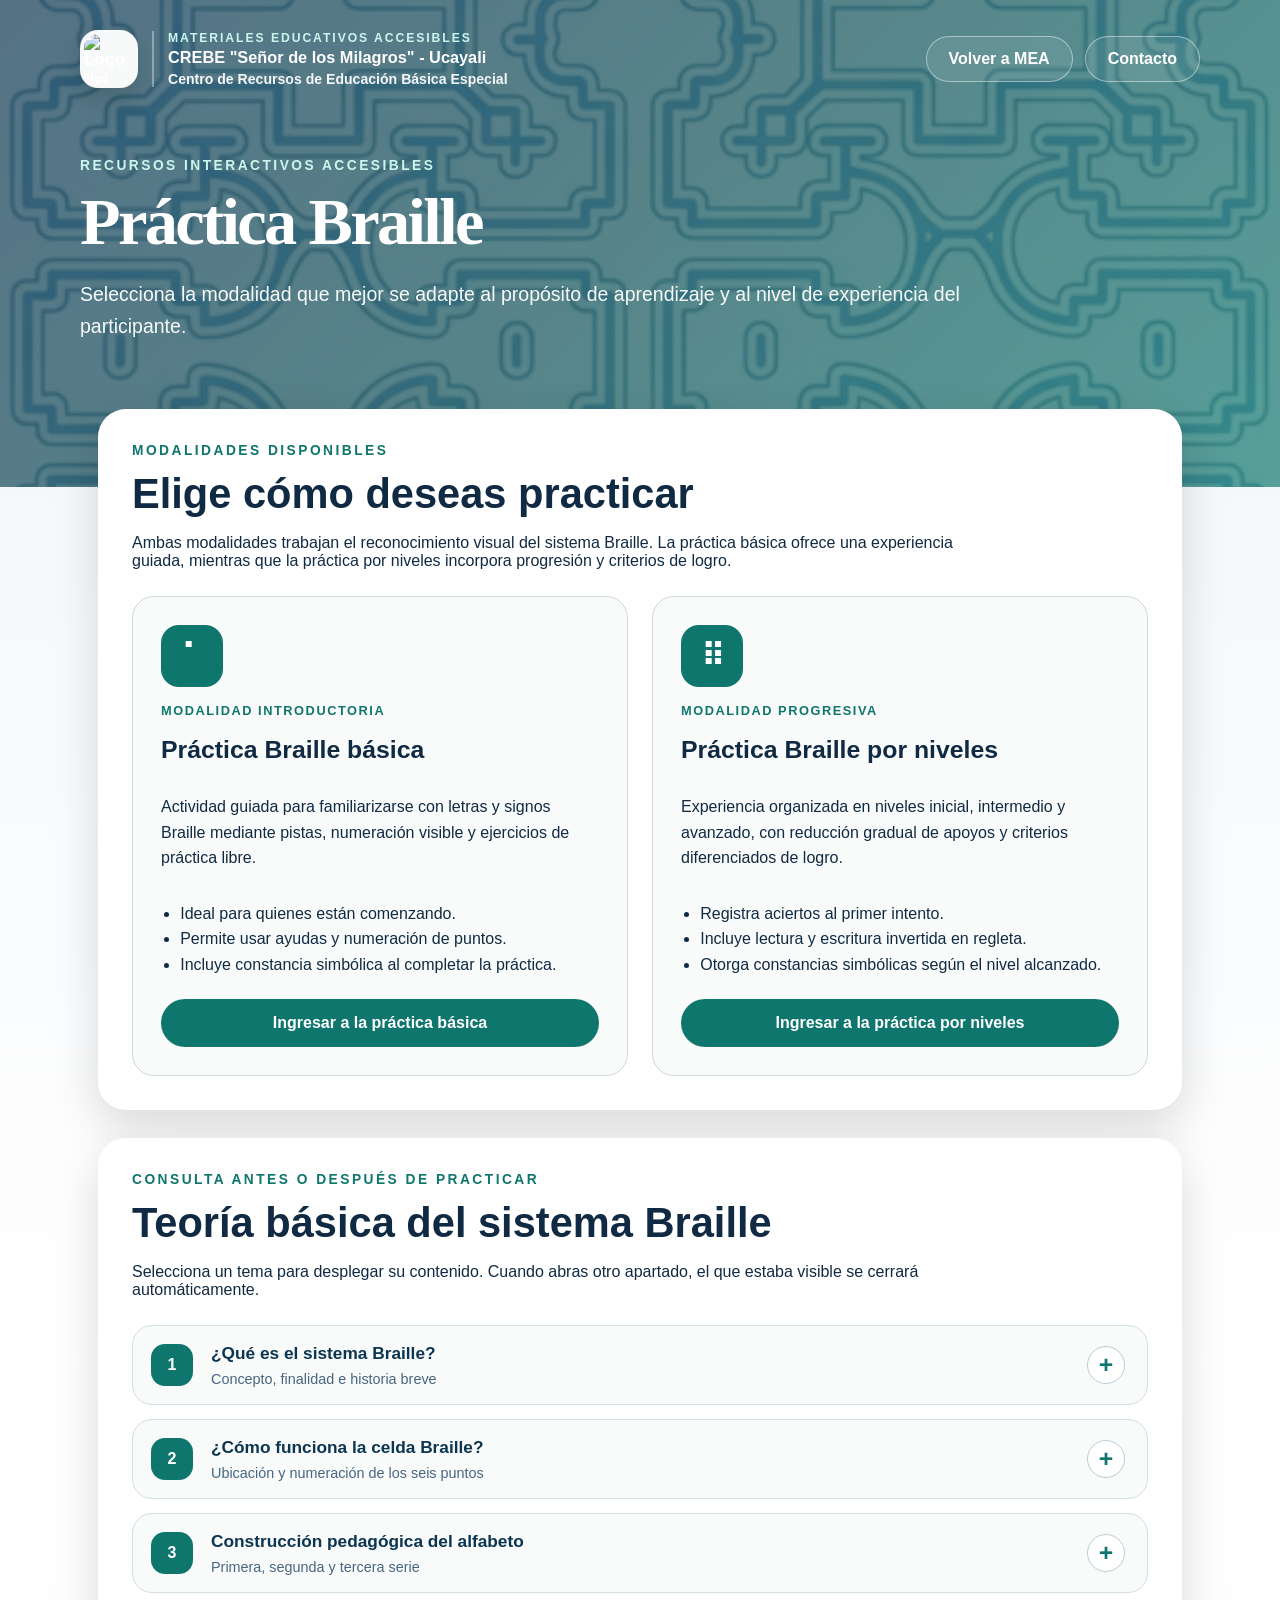
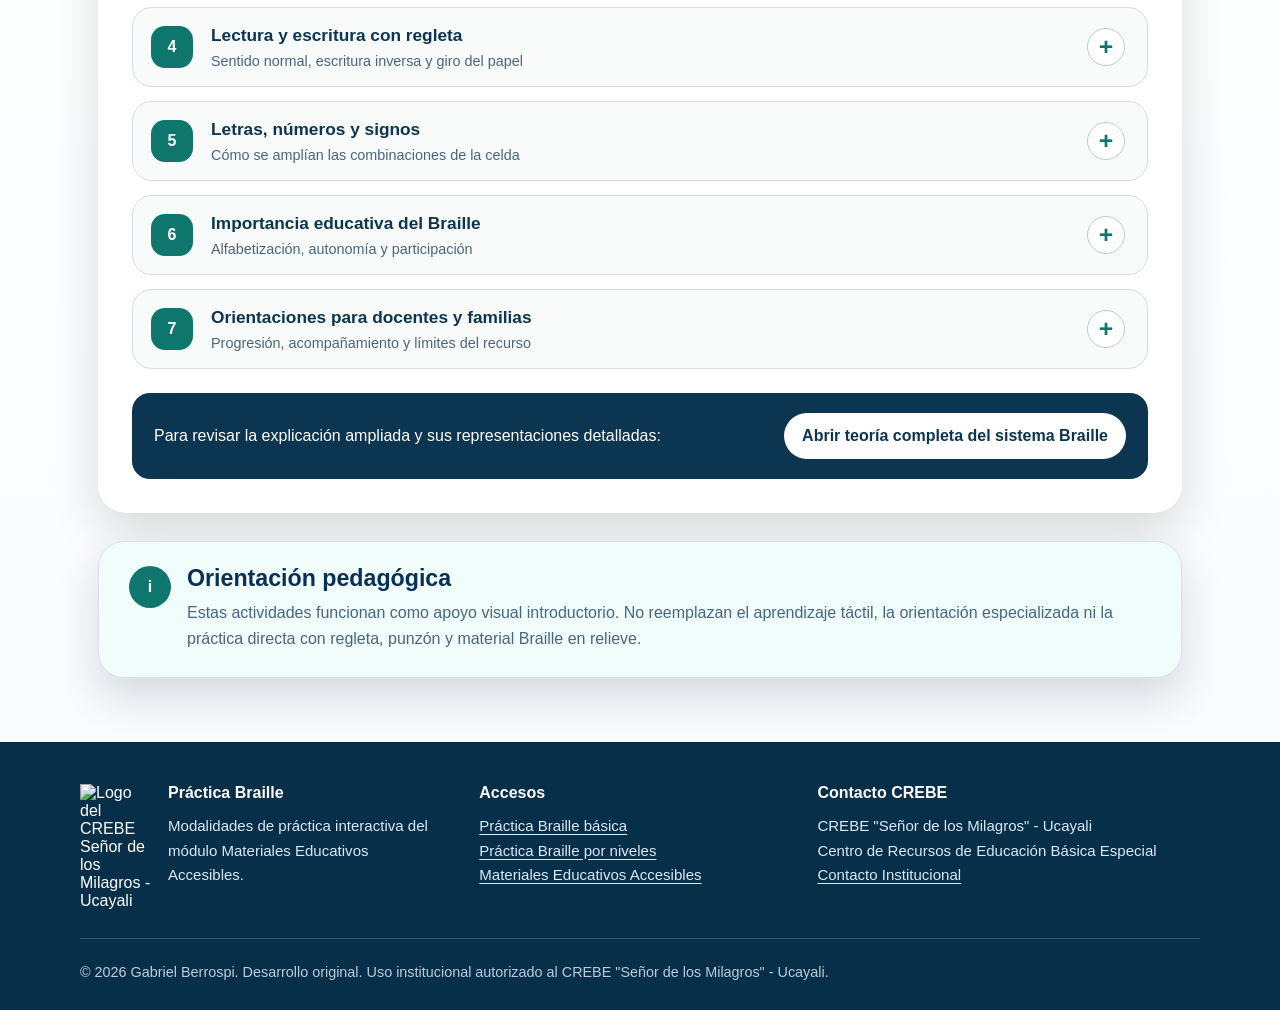
==== commit f86f68c4: "Alinear tercera serie Braille con columnas anteriores" ====
--- a/practica-braille-opciones/index.html
+++ b/practica-braille-opciones/index.html
@@ -8,7 +8,7 @@
   <title>Práctica Braille | MEA</title>
   <link rel="stylesheet" href="../estilos.css?v=17">
   <link rel="stylesheet" href="https://crebe-ucayali.github.io/accesos-complementarios/accesibilidad/accesibilidad.css?v=7">
-  <link rel="stylesheet" href="opciones.css?v=3">
+  <link rel="stylesheet" href="opciones.css?v=4">
 </head>
 <body>
   <a class="salto-contenido" href="#contenido-principal">Ir al contenido</a>
@@ -148,17 +148,16 @@
             <article class="serie-teoria">
               <h3>Tercera serie: U, V, X, Y y Z</h3>
               <p>Se toman las configuraciones K, L, M, N y O y se añade el punto 6.</p>
-              <div class="tabla-series-compacta" role="table" aria-label="Relación entre las series del alfabeto Braille">
-                <div role="row"><span role="cell">A ⠁</span><span role="cell">K ⠅</span><span role="cell">U ⠥</span></div>
-                <div role="row"><span role="cell">B ⠃</span><span role="cell">L ⠇</span><span role="cell">V ⠧</span></div>
-                <div role="row"><span role="cell">C ⠉</span><span role="cell">M ⠍</span><span role="cell">X ⠭</span></div>
-                <div role="row"><span role="cell">D ⠙</span><span role="cell">N ⠝</span><span role="cell">Y ⠽</span></div>
-                <div role="row"><span role="cell">E ⠑</span><span role="cell">O ⠕</span><span role="cell">Z ⠵</span></div>
+              <div class="linea-alfabeto linea-tercera" aria-label="Tercera serie y letras complementarias alineadas con las series anteriores">
+                <span class="pos-1">U ⠥</span>
+                <span class="pos-2">V ⠧</span>
+                <span class="pos-3">X ⠭</span>
+                <span class="pos-4">Y ⠽</span>
+                <span class="pos-5">Z ⠵</span>
+                <span class="pos-9">W ⠺</span>
+                <span class="pos-10">Ñ ⠻</span>
               </div>
-              <div class="linea-alfabeto linea-corta" aria-label="Tercera serie y letras complementarias">
-                <span>U ⠥</span><span>V ⠧</span><span>X ⠭</span><span>Y ⠽</span><span>Z ⠵</span><span>W ⠺</span><span>Ñ ⠻</span>
-              </div>
-              <p class="aclaracion-serie">La W es una excepción dentro de esta secuencia. La Ñ corresponde a una configuración propia del alfabeto español.</p>
+              <p class="aclaracion-serie">U, V, X, Y y Z se alinean con K, L, M, N y O para mostrar la incorporación del punto 6. La W es una excepción y la Ñ corresponde a una configuración propia del alfabeto español.</p>
             </article>
           </div>
         </details>
@@ -182,7 +181,7 @@
               <article class="paso-regleta">
                 <span class="paso-numero">2</span>
                 <h3>Colocar el papel</h3>
-                <div class="mini-regleta" role="img" aria-label="Papel colocado entre la base y la tapa de una regleta Braille">
+                <div class="mini-regleta" role="img" aria-label="Papel colocado entre la base y la tapa de una regleta">
                   <span class="mini-tapa">Tapa</span>
                   <span class="mini-papel">Papel<br>reverso hacia arriba</span>
                   <span class="mini-base">Base</span>
@@ -305,4 +304,4 @@
   <script src="opciones.js?v=1" defer></script>
   <script src="https://crebe-ucayali.github.io/accesos-complementarios/accesibilidad/accesibilidad.js?v=7" defer></script>
 </body>
-</html>
+</html>
--- a/practica-braille-opciones/opciones.css
+++ b/practica-braille-opciones/opciones.css
@@ -15,9 +15,9 @@
 body .portada h1{max-width:900px;margin:0 0 22px;color:#fff;font-family:Georgia,"Times New Roman",serif;font-size:clamp(2.5rem,5.8vw,4.15rem);line-height:1.04;letter-spacing:-.04em}
 body .subtitulo{max-width:880px;margin:0;color:rgba(255,255,255,.96);font-size:1.22rem;line-height:1.65}
 .contenido-opciones{max-width:1120px;margin:-78px auto 0;padding:0 18px 64px;position:relative;z-index:2}
-.panel-opciones{background:#fff;border-radius:28px;padding:34px;box-shadow:0 18px 48px rgba(0,0,0,.14)}
-.encabezado-opciones{max-width:820px;margin-bottom:26px}
-.encabezado-opciones h2{margin:.2rem 0 1rem;font-size:clamp(1.8rem,4vw,2.6rem)}
+.panel-opciones,.panel-teoria{background:#fff;border-radius:28px;padding:34px;box-shadow:0 18px 48px rgba(0,0,0,.14)}
+.encabezado-opciones,.encabezado-teoria{max-width:860px;margin-bottom:26px}
+.encabezado-opciones h2,.encabezado-teoria h2{margin:.2rem 0 1rem;font-size:clamp(1.8rem,4vw,2.6rem)}
 .grid-opciones{display:grid;grid-template-columns:repeat(2,minmax(0,1fr));gap:24px}
 .tarjeta-opcion{display:flex;flex-direction:column;gap:14px;padding:28px;border:1px solid #cfd8dc;border-radius:22px;background:#f9fbfb;transition:background-color .22s ease,border-color .22s ease,box-shadow .22s ease,transform .22s ease}
 .tarjeta-opcion:hover,.tarjeta-opcion:focus-within{border:2px solid #0f766e;background:#f0fdfa;box-shadow:0 14px 30px rgba(15,118,110,.14);transform:translateY(-3px)}
@@ -28,7 +28,112 @@
 .tarjeta-opcion ul{margin:0 0 8px;padding-left:1.2rem}
 .boton-opcion{margin-top:auto;display:inline-flex;justify-content:center;align-items:center;min-height:48px;padding:12px 18px;border-radius:999px;background:#0f766e;color:#fff;text-decoration:none;font-weight:900;text-align:center;transition:background-color .2s ease,box-shadow .2s ease,transform .2s ease}
 .boton-opcion:hover,.boton-opcion:focus-visible{background:#0b5f59;box-shadow:0 8px 18px rgba(15,118,110,.24);transform:translateY(-1px);outline:3px solid rgba(15,118,110,.22);outline-offset:3px}
+
+.panel-teoria{margin-top:28px}
+.acordeon-teoria{display:grid;gap:14px}
+.acordeon-item{overflow:hidden;border:1px solid #d2dee3;border-radius:20px;background:#f9fbfb;transition:border-color .2s ease,box-shadow .2s ease,background-color .2s ease}
+.acordeon-item[open]{border-color:#0f766e;background:#fff;box-shadow:0 12px 26px rgba(15,118,110,.12)}
+.acordeon-item summary{display:grid;grid-template-columns:46px minmax(0,1fr) 42px;align-items:center;gap:14px;min-height:78px;padding:15px 18px;cursor:pointer;list-style:none;color:#102a43}
+.acordeon-item summary::-webkit-details-marker{display:none}
+.acordeon-item summary:hover{background:#f0fdfa}
+.acordeon-item summary:focus-visible{outline:3px solid rgba(15,118,110,.35);outline-offset:-3px}
+.numero-acordeon{display:grid;width:42px;height:42px;place-items:center;color:#fff;background:#0f766e;border-radius:14px;font-weight:900}
+.texto-resumen{display:grid;gap:4px;min-width:0}
+.texto-resumen strong{color:#0b3550;font-size:1.08rem;line-height:1.3}
+.texto-resumen small{color:#486581;font-size:.9rem;line-height:1.4}
+.icono-acordeon{display:grid;width:38px;height:38px;place-items:center;border:1px solid #b9cdd4;border-radius:50%;background:#fff;color:#0f766e;font-size:1.55rem;font-weight:900}
+.icono-acordeon::before{content:"+"}
+.acordeon-item[open] .icono-acordeon::before{content:"−"}
+.contenido-acordeon{padding:8px 24px 26px 78px;border-top:1px solid #e3eaed;animation:mostrar-contenido .22s ease}
+.contenido-acordeon p,.contenido-acordeon li{color:#486581;line-height:1.7}
+.contenido-acordeon h3{margin:20px 0 8px;color:#0f766e;font-size:1.08rem}
+.contenido-acordeon h3:first-child{margin-top:8px}
+.nota-teoria{margin-top:16px;padding:16px 18px;color:#0b4f4a;background:#e6f4f1;border:1px solid rgba(15,118,110,.28);border-radius:16px;line-height:1.65}
+
+.celda-teoria{display:grid;grid-template-columns:repeat(2,54px);grid-template-rows:repeat(3,54px);gap:12px 18px;justify-content:center;margin:22px auto;max-width:150px}
+.celda-teoria span{display:grid;place-items:center;width:54px;height:54px;border:2px solid #0f766e;border-radius:50%;background:#e6f4f1;color:#0b4f4a;font-weight:900}
+.dos-columnas-teoria,.comparacion-sentidos,.orientaciones-grid{display:grid;grid-template-columns:repeat(2,minmax(0,1fr));gap:14px;margin:18px 0}
+.dos-columnas-teoria>div,.comparacion-sentidos>div,.orientaciones-grid>section{padding:18px;background:#f8fbfc;border:1px solid #d5e1e6;border-radius:16px}
+.dos-columnas-teoria strong,.comparacion-sentidos strong{display:block;margin-bottom:5px;color:#0b3550}
+.dos-columnas-teoria p,.comparacion-sentidos p{margin:0}
+
+.serie-teoria{margin-top:18px;padding:18px;background:#f8fbfc;border:1px solid #d5e1e6;border-radius:18px}
+.serie-teoria h3{margin-top:0}
+.linea-alfabeto{display:grid;grid-template-columns:repeat(10,minmax(0,1fr));gap:6px;margin-top:14px}
+.linea-alfabeto span{display:grid;min-height:48px;place-items:center;padding:6px 4px;color:#0b3550;background:#fff;border:1px solid #c7d8df;border-radius:10px;font-family:"Segoe UI Symbol","Noto Sans Symbols 2",Arial,sans-serif;font-size:1.18rem;font-weight:900;line-height:1.15;white-space:nowrap}
+.linea-corta{grid-template-columns:repeat(7,minmax(0,1fr))}
+.tabla-series-compacta{display:grid;gap:8px;margin:16px 0}
+.tabla-series-compacta>div{display:grid;grid-template-columns:repeat(3,minmax(0,1fr));gap:8px}
+.tabla-series-compacta span{display:grid;min-height:50px;place-items:center;padding:9px;background:#fff;border:1px solid #c7d8df;border-radius:10px;color:#0b3550;font-family:"Segoe UI Symbol","Noto Sans Symbols 2",Arial,sans-serif;font-size:1.16rem;font-weight:900;line-height:1.2}
+.aclaracion-serie{margin:14px 0 0;font-size:.94rem}
+
+.flujo-regleta{display:grid;grid-template-columns:1fr;gap:18px;margin:20px 0}
+.paso-regleta{position:relative;min-height:auto;padding:18px;background:#f8fbfc;border:1px solid #d5e1e6;border-radius:18px}
+.paso-regleta:not(:last-child)::after{content:"↓";position:absolute;left:50%;bottom:-20px;z-index:2;display:grid;width:24px;height:24px;place-items:center;color:#0f766e;background:#fff;border-radius:50%;font-weight:900;transform:translateX(-50%)}
+.paso-numero{display:grid;width:34px;height:34px;place-items:center;margin-bottom:12px;color:#fff;background:#0f766e;border-radius:11px;font-weight:900}
+.paso-regleta h3{margin:0 0 12px;color:#0b3550}
+.paso-regleta p{margin:12px 0 0;font-size:.91rem;line-height:1.55}
+.flecha-sentido{display:grid;grid-template-columns:auto 1fr auto;align-items:center;gap:7px;color:#0b3550;font-size:.78rem;font-weight:900}
+.flecha-sentido span{position:relative;height:4px;background:#0f766e;border-radius:999px}
+.flecha-sentido.derecha span::after{content:"";position:absolute;right:-1px;top:50%;border-top:7px solid transparent;border-bottom:7px solid transparent;border-left:10px solid #0f766e;transform:translateY(-50%)}
+.flecha-sentido.izquierda span::before{content:"";position:absolute;left:-1px;top:50%;border-top:7px solid transparent;border-bottom:7px solid transparent;border-right:10px solid #0f766e;transform:translateY(-50%)}
+.mini-regleta{display:grid;gap:4px;margin-top:8px;text-align:center;font-size:.75rem;font-weight:900}
+.mini-tapa,.mini-base{padding:7px;color:#fff;background:#0b4f4a;border-radius:8px}
+.mini-papel{padding:11px 5px;color:#486581;background:#fffdf7;border:1px solid #d6ccb4}
+.giro-compacto{display:grid;grid-template-columns:1fr auto 1fr;align-items:center;gap:6px;margin-top:8px;color:#0b3550;text-align:center;font-size:.78rem;font-weight:900}
+.giro-compacto b{color:#0f766e;font-size:2rem}
+
+.orientaciones-grid ul{margin:8px 0 0;padding-left:20px}
+.acceso-teoria-completa{display:flex;align-items:center;justify-content:space-between;gap:18px;margin-top:24px;padding:20px 22px;background:#0b3550;border-radius:18px}
+.acceso-teoria-completa p{margin:0;color:#fff}
+.acceso-teoria-completa a{display:inline-flex;align-items:center;justify-content:center;min-height:46px;padding:11px 18px;color:#0b3550;background:#fff;border-radius:999px;font-weight:900;text-decoration:none;text-align:center}
+.acceso-teoria-completa a:hover,.acceso-teoria-completa a:focus-visible{background:#c9f7ee;outline:3px solid rgba(201,247,238,.4);outline-offset:3px}
 .aviso-pedagogico{margin-top:28px}
-@media(max-width:760px){body .cabecera{padding:26px 18px 116px}body .navegacion{align-items:flex-start;flex-direction:column}body .portada{margin-top:54px}.contenido-opciones{margin-top:-58px}.panel-opciones{padding:22px}.grid-opciones{grid-template-columns:1fr}.tarjeta-opcion{padding:22px}.marca-institucional{align-items:flex-start}.marca-logo-superior{width:52px;height:52px}.marca-texto-superior{padding-left:12px}}
-@media(hover:none){.tarjeta-opcion:hover{border:1px solid #cfd8dc;background:#f9fbfb;box-shadow:none;transform:none}.tarjeta-opcion:focus-within{border:2px solid #0f766e;background:#f0fdfa;box-shadow:0 14px 30px rgba(15,118,110,.14);transform:none}}
-@media(prefers-reduced-motion:reduce){.tarjeta-opcion,.boton-opcion{transition:none}.tarjeta-opcion:hover,.tarjeta-opcion:focus-within,.boton-opcion:hover,.boton-opcion:focus-visible{transform:none}}+
+@keyframes mostrar-contenido{from{opacity:0;transform:translateY(-5px)}to{opacity:1;transform:translateY(0)}}
+
+@media(max-width:980px){
+  .linea-alfabeto{grid-template-columns:repeat(5,minmax(0,1fr))}
+  .linea-corta{grid-template-columns:repeat(4,minmax(0,1fr))}
+}
+
+@media(max-width:760px){
+  body .cabecera{padding:26px 18px 116px}
+  body .navegacion{align-items:flex-start;flex-direction:column}
+  body .portada{margin-top:54px}
+  .contenido-opciones{margin-top:-58px}
+  .panel-opciones,.panel-teoria{padding:22px}
+  .grid-opciones{grid-template-columns:1fr}
+  .tarjeta-opcion{padding:22px}
+  .marca-institucional{align-items:flex-start}
+  .marca-logo-superior{width:52px;height:52px}
+  .marca-texto-superior{padding-left:12px}
+  .contenido-acordeon{padding:8px 18px 22px}
+  .dos-columnas-teoria,.comparacion-sentidos,.orientaciones-grid{grid-template-columns:1fr}
+  .linea-alfabeto{grid-template-columns:repeat(3,minmax(0,1fr))}
+  .linea-corta{grid-template-columns:repeat(3,minmax(0,1fr))}
+  .acceso-teoria-completa{align-items:stretch;flex-direction:column}
+}
+
+@media(max-width:520px){
+  .acordeon-item summary{grid-template-columns:40px minmax(0,1fr) 36px;gap:10px;padding:13px 12px}
+  .numero-acordeon{width:38px;height:38px}
+  .icono-acordeon{width:34px;height:34px}
+  .texto-resumen strong{font-size:1rem}
+  .texto-resumen small{font-size:.82rem}
+  .linea-alfabeto,.linea-corta{grid-template-columns:repeat(2,minmax(0,1fr))}
+  .tabla-series-compacta>div{grid-template-columns:repeat(3,minmax(62px,1fr))}
+  .tabla-series-compacta span{font-size:1.02rem}
+}
+
+@media(hover:none){
+  .tarjeta-opcion:hover{border:1px solid #cfd8dc;background:#f9fbfb;box-shadow:none;transform:none}
+  .tarjeta-opcion:focus-within{border:2px solid #0f766e;background:#f0fdfa;box-shadow:0 14px 30px rgba(15,118,110,.14);transform:none}
+  .acordeon-item summary:hover{background:transparent}
+}
+
+@media(prefers-reduced-motion:reduce){
+  .tarjeta-opcion,.boton-opcion,.acordeon-item{transition:none}
+  .tarjeta-opcion:hover,.tarjeta-opcion:focus-within,.boton-opcion:hover,.boton-opcion:focus-visible{transform:none}
+  .contenido-acordeon{animation:none}
+}
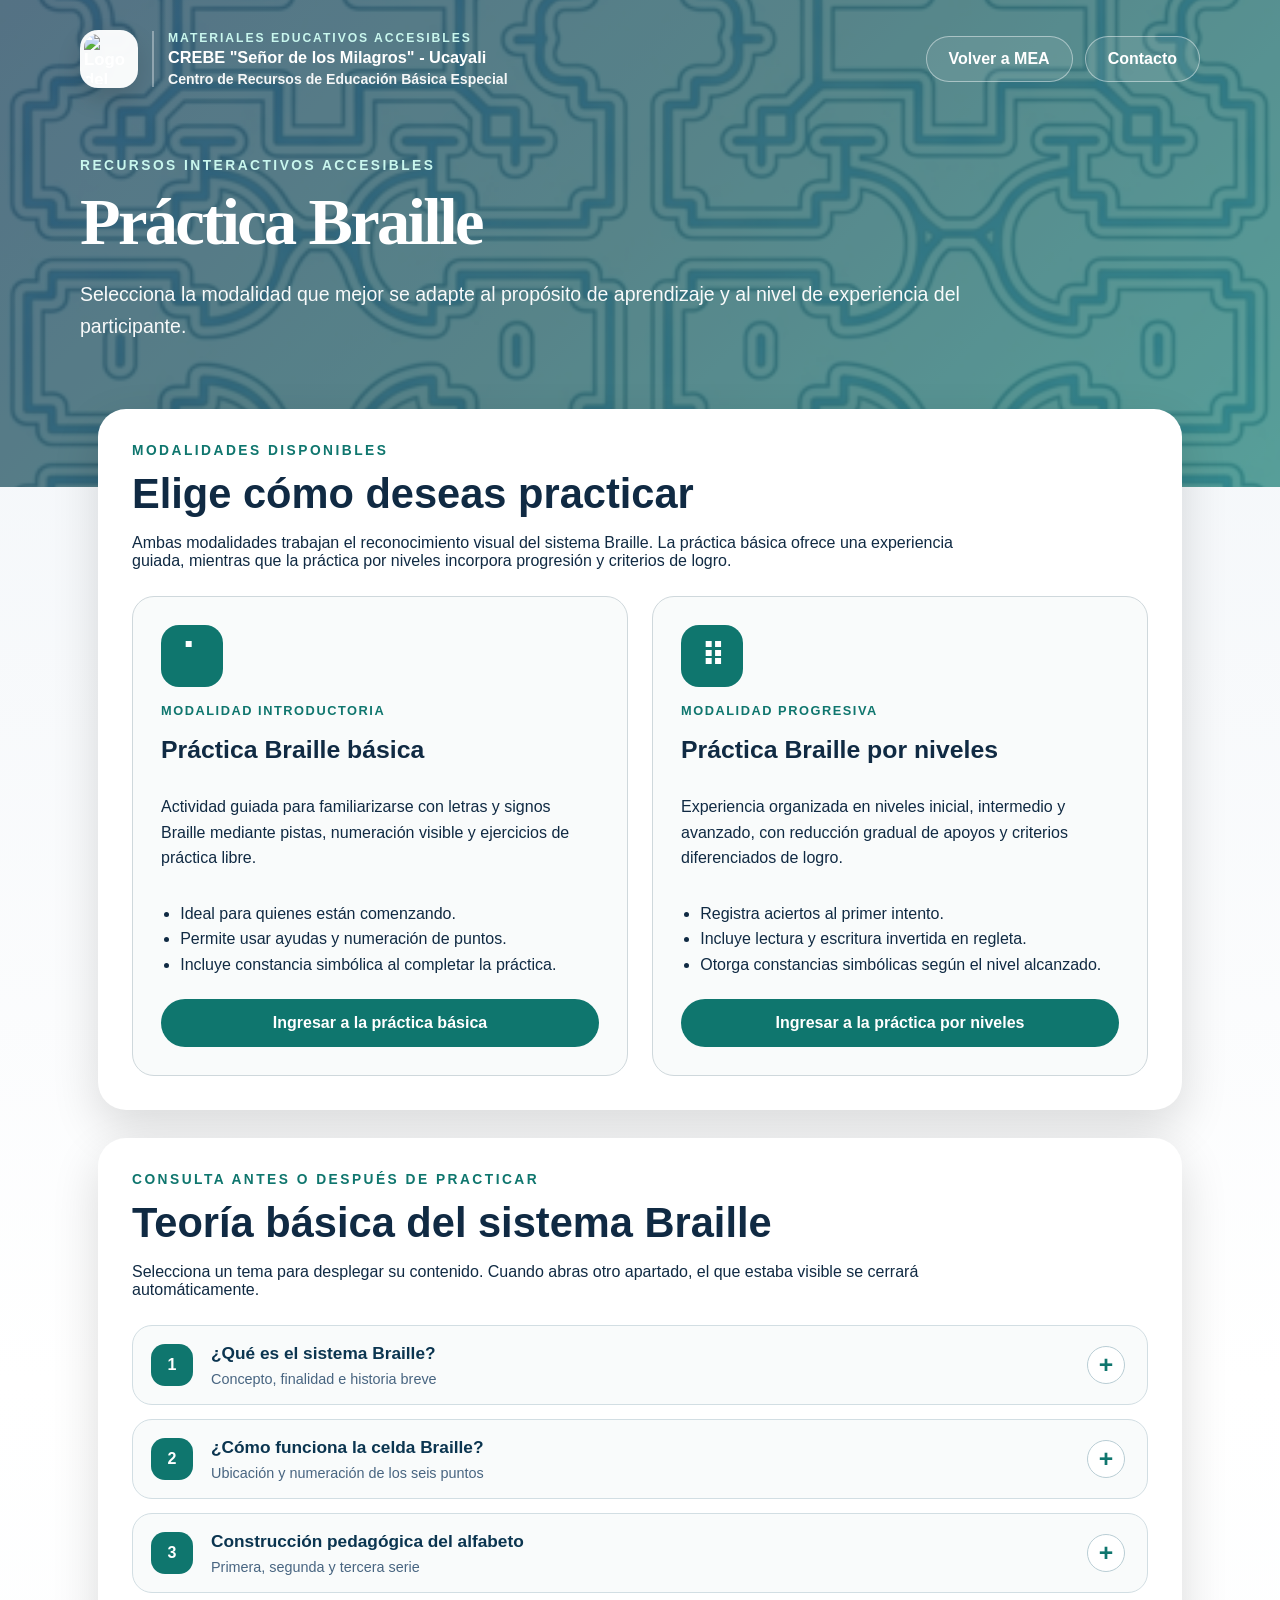
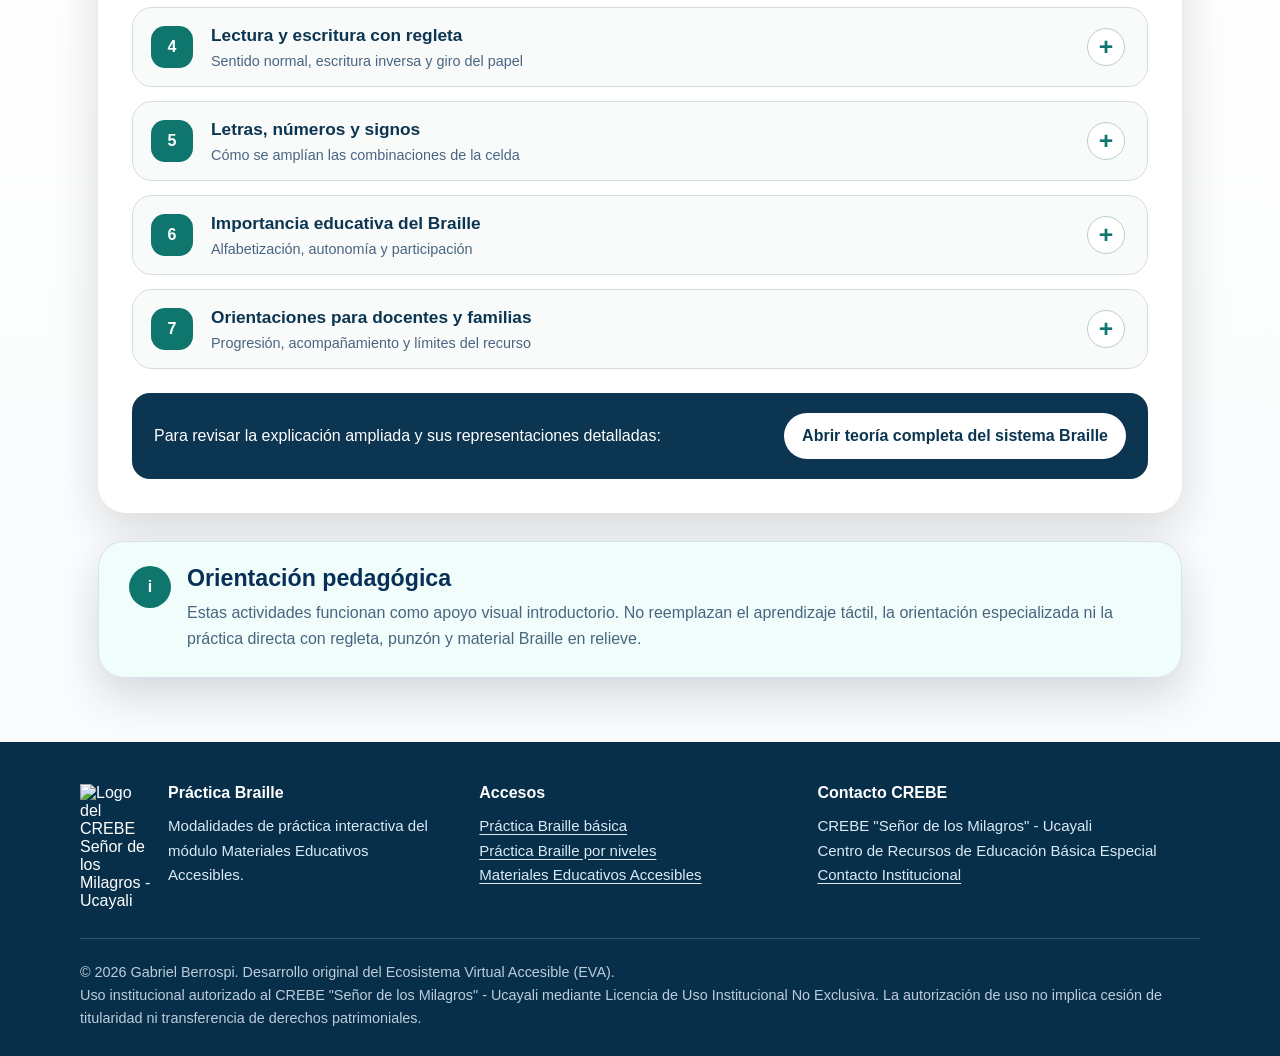
==== commit 649818bd: "Alinear footer y precisar autoría y licencia institucional" ====
--- a/practica-braille-opciones/index.html
+++ b/practica-braille-opciones/index.html
@@ -8,7 +8,7 @@
   <title>Práctica Braille | MEA</title>
   <link rel="stylesheet" href="../estilos.css?v=17">
   <link rel="stylesheet" href="https://crebe-ucayali.github.io/accesos-complementarios/accesibilidad/accesibilidad.css?v=7">
-  <link rel="stylesheet" href="opciones.css?v=4">
+  <link rel="stylesheet" href="opciones.css?v=5">
 </head>
 <body>
   <a class="salto-contenido" href="#contenido-principal">Ir al contenido</a>
@@ -127,38 +127,53 @@
           <div class="contenido-acordeon">
             <p>El alfabeto puede comprenderse por series. Esta organización ayuda a descubrir que muchas letras nuevas se forman a partir de configuraciones ya aprendidas.</p>
 
-            <article class="serie-teoria">
-              <h3>Primera serie: A a J</h3>
-              <p>Utiliza principalmente los puntos 1, 2, 4 y 5. Todavía no incorpora los puntos inferiores 3 y 6.</p>
-              <div class="linea-alfabeto" aria-label="Primera serie del alfabeto Braille">
-                <span>A ⠁</span><span>B ⠃</span><span>C ⠉</span><span>D ⠙</span><span>E ⠑</span>
-                <span>F ⠋</span><span>G ⠛</span><span>H ⠓</span><span>I ⠊</span><span>J ⠚</span>
+            <div class="estrategia-series" role="note" aria-label="Estrategia para recordar la construcción de las series Braille">
+              <strong>Clave para recordarlo</strong>
+              <p>Mira cada columna de arriba hacia abajo. La forma se conserva y en cada nueva serie se agrega un punto: primero se añade el punto 3 y luego el punto 6. Esta comparación puede usarse como estrategia mnemotécnica para reconocer las familias de letras sin aprender cada signo de manera aislada.</p>
+            </div>
+
+            <div class="comparador-series" aria-label="Comparación vertical de las tres series del alfabeto Braille">
+              <div class="lineas-columnas" aria-hidden="true">
+                <span></span><span></span><span></span><span></span><span></span><span></span><span></span><span></span><span></span><span></span>
               </div>
-            </article>
-
-            <article class="serie-teoria">
-              <h3>Segunda serie: K a T</h3>
-              <p>Repite las formas de A a J y añade el punto 3. Por ejemplo, A se convierte en K, B en L y J en T.</p>
-              <div class="linea-alfabeto" aria-label="Segunda serie del alfabeto Braille">
-                <span>K ⠅</span><span>L ⠇</span><span>M ⠍</span><span>N ⠝</span><span>O ⠕</span>
-                <span>P ⠏</span><span>Q ⠟</span><span>R ⠗</span><span>S ⠎</span><span>T ⠞</span>
-              </div>
-            </article>
-
-            <article class="serie-teoria">
-              <h3>Tercera serie: U, V, X, Y y Z</h3>
-              <p>Se toman las configuraciones K, L, M, N y O y se añade el punto 6.</p>
-              <div class="linea-alfabeto linea-tercera" aria-label="Tercera serie y letras complementarias alineadas con las series anteriores">
-                <span class="pos-1">U ⠥</span>
-                <span class="pos-2">V ⠧</span>
-                <span class="pos-3">X ⠭</span>
-                <span class="pos-4">Y ⠽</span>
-                <span class="pos-5">Z ⠵</span>
-                <span class="pos-9">W ⠺</span>
-                <span class="pos-10">Ñ ⠻</span>
-              </div>
-              <p class="aclaracion-serie">U, V, X, Y y Z se alinean con K, L, M, N y O para mostrar la incorporación del punto 6. La W es una excepción y la Ñ corresponde a una configuración propia del alfabeto español.</p>
-            </article>
+
+              <article class="serie-teoria serie-dentro-comparador">
+                <h3>Primera serie: A a J</h3>
+                <p>Serie base. Utiliza principalmente los puntos 1, 2, 4 y 5.</p>
+                <div class="linea-alfabeto" aria-label="Primera serie del alfabeto Braille">
+                  <span>A ⠁</span><span>B ⠃</span><span>C ⠉</span><span>D ⠙</span><span>E ⠑</span>
+                  <span>F ⠋</span><span>G ⠛</span><span>H ⠓</span><span>I ⠊</span><span>J ⠚</span>
+                </div>
+              </article>
+
+              <div class="indicador-transformacion"><span aria-hidden="true">+</span><strong>Añadir el punto 3</strong><small>La forma base se conserva.</small></div>
+
+              <article class="serie-teoria serie-dentro-comparador">
+                <h3>Segunda serie: K a T</h3>
+                <p>Repite las formas de A a J y añade el punto 3.</p>
+                <div class="linea-alfabeto" aria-label="Segunda serie del alfabeto Braille">
+                  <span>K ⠅</span><span>L ⠇</span><span>M ⠍</span><span>N ⠝</span><span>O ⠕</span>
+                  <span>P ⠏</span><span>Q ⠟</span><span>R ⠗</span><span>S ⠎</span><span>T ⠞</span>
+                </div>
+              </article>
+
+              <div class="indicador-transformacion"><span aria-hidden="true">+</span><strong>Añadir el punto 6</strong><small>Se parte de K, L, M, N y O.</small></div>
+
+              <article class="serie-teoria serie-dentro-comparador">
+                <h3>Tercera serie: U, V, X, Y y Z</h3>
+                <p>Se toman las configuraciones K, L, M, N y O y se añade el punto 6.</p>
+                <div class="linea-alfabeto linea-tercera" aria-label="Tercera serie y letras complementarias alineadas con las series anteriores">
+                  <span class="pos-1">U ⠥</span>
+                  <span class="pos-2">V ⠧</span>
+                  <span class="pos-3">X ⠭</span>
+                  <span class="pos-4">Y ⠽</span>
+                  <span class="pos-5">Z ⠵</span>
+                  <span class="pos-9">W ⠺</span>
+                  <span class="pos-10">Ñ ⠻</span>
+                </div>
+                <p class="aclaracion-serie">U, V, X, Y y Z se alinean con K, L, M, N y O para mostrar la incorporación del punto 6. La W es una excepción y la Ñ corresponde a una configuración propia del alfabeto español.</p>
+              </article>
+            </div>
           </div>
         </details>
 
@@ -289,16 +304,28 @@
     </section>
   </main>
 
-  <footer>
+  <footer aria-label="Pie de página institucional">
     <div class="footer-contenido">
-      <div class="footer-bloque footer-marca">
+      <section class="footer-bloque footer-marca" aria-labelledby="footer-titulo-opciones">
         <img class="footer-logo" src="https://crebe-ucayali.github.io/banco-digital-accesible/logo-crebe.png" alt="Logo del CREBE Señor de los Milagros - Ucayali">
-        <div><h2>Práctica Braille</h2><p>Modalidades de práctica interactiva del módulo Materiales Educativos Accesibles.</p></div>
-      </div>
-      <div class="footer-bloque"><h2>Accesos</h2><p><a href="../practica-braille/index.html">Práctica Braille básica</a><br><a href="../practica-braille-v2/index.html">Práctica Braille por niveles</a><br><a href="../index.html">Materiales Educativos Accesibles</a></p></div>
-      <div class="footer-bloque"><h2>Contacto CREBE</h2><p>CREBE "Señor de los Milagros" - Ucayali<br>Centro de Recursos de Educación Básica Especial<br><a href="https://crebe-ucayali.github.io/accesos-complementarios/paginas/contacto.html">Contacto Institucional</a></p></div>
+        <div>
+          <h2 id="footer-titulo-opciones">Práctica Braille</h2>
+          <p>Modalidades de práctica interactiva del módulo Materiales Educativos Accesibles.</p>
+        </div>
+      </section>
+      <nav class="footer-bloque" aria-labelledby="footer-enlaces-opciones">
+        <h2 id="footer-enlaces-opciones">Accesos</h2>
+        <p><a href="../practica-braille/index.html">Práctica Braille básica</a><br><a href="../practica-braille-v2/index.html">Práctica Braille por niveles</a><br><a href="../index.html">Materiales Educativos Accesibles</a></p>
+      </nav>
+      <section class="footer-bloque" aria-labelledby="footer-contacto-opciones">
+        <h2 id="footer-contacto-opciones">Contacto CREBE</h2>
+        <p>CREBE "Señor de los Milagros" - Ucayali<br>Centro de Recursos de Educación Básica Especial<br><a href="https://crebe-ucayali.github.io/accesos-complementarios/paginas/contacto.html">Contacto Institucional</a></p>
+      </section>
     </div>
-    <div class="footer-final"><p>© 2026 Gabriel Berrospi. Desarrollo original. Uso institucional autorizado al CREBE "Señor de los Milagros" - Ucayali.</p></div>
+    <div class="footer-final">
+      <p>© 2026 Gabriel Berrospi. Desarrollo original del Ecosistema Virtual Accesible (EVA).</p>
+      <p>Uso institucional autorizado al CREBE "Señor de los Milagros" - Ucayali mediante Licencia de Uso Institucional No Exclusiva. La autorización de uso no implica cesión de titularidad ni transferencia de derechos patrimoniales.</p>
+    </div>
   </footer>
 
   <script src="opciones.js?v=1" defer></script>
--- a/practica-braille-opciones/opciones.css
+++ b/practica-braille-opciones/opciones.css
@@ -28,7 +28,6 @@
 .tarjeta-opcion ul{margin:0 0 8px;padding-left:1.2rem}
 .boton-opcion{margin-top:auto;display:inline-flex;justify-content:center;align-items:center;min-height:48px;padding:12px 18px;border-radius:999px;background:#0f766e;color:#fff;text-decoration:none;font-weight:900;text-align:center;transition:background-color .2s ease,box-shadow .2s ease,transform .2s ease}
 .boton-opcion:hover,.boton-opcion:focus-visible{background:#0b5f59;box-shadow:0 8px 18px rgba(15,118,110,.24);transform:translateY(-1px);outline:3px solid rgba(15,118,110,.22);outline-offset:3px}
-
 .panel-teoria{margin-top:28px}
 .acordeon-teoria{display:grid;gap:14px}
 .acordeon-item{overflow:hidden;border:1px solid #d2dee3;border-radius:20px;background:#f9fbfb;transition:border-color .2s ease,box-shadow .2s ease,background-color .2s ease}
@@ -49,24 +48,30 @@
 .contenido-acordeon h3{margin:20px 0 8px;color:#0f766e;font-size:1.08rem}
 .contenido-acordeon h3:first-child{margin-top:8px}
 .nota-teoria{margin-top:16px;padding:16px 18px;color:#0b4f4a;background:#e6f4f1;border:1px solid rgba(15,118,110,.28);border-radius:16px;line-height:1.65}
-
 .celda-teoria{display:grid;grid-template-columns:repeat(2,54px);grid-template-rows:repeat(3,54px);gap:12px 18px;justify-content:center;margin:22px auto;max-width:150px}
 .celda-teoria span{display:grid;place-items:center;width:54px;height:54px;border:2px solid #0f766e;border-radius:50%;background:#e6f4f1;color:#0b4f4a;font-weight:900}
 .dos-columnas-teoria,.comparacion-sentidos,.orientaciones-grid{display:grid;grid-template-columns:repeat(2,minmax(0,1fr));gap:14px;margin:18px 0}
 .dos-columnas-teoria>div,.comparacion-sentidos>div,.orientaciones-grid>section{padding:18px;background:#f8fbfc;border:1px solid #d5e1e6;border-radius:16px}
 .dos-columnas-teoria strong,.comparacion-sentidos strong{display:block;margin-bottom:5px;color:#0b3550}
 .dos-columnas-teoria p,.comparacion-sentidos p{margin:0}
-
-.serie-teoria{margin-top:18px;padding:18px;background:#f8fbfc;border:1px solid #d5e1e6;border-radius:18px}
+.estrategia-series{margin:20px 0 18px;padding:18px 20px;background:#e6f4f1;border:1px solid rgba(15,118,110,.3);border-left:6px solid #0f766e;border-radius:18px}
+.estrategia-series strong{display:block;margin-bottom:7px;color:#0b3550;font-size:1.05rem}
+.estrategia-series p{margin:0;color:#0b4f4a;line-height:1.65}
+.comparador-series{position:relative;isolation:isolate;margin-top:14px;padding:2px 0}
+.lineas-columnas{position:absolute;inset:132px 18px 118px;z-index:0;display:grid;grid-template-columns:repeat(10,minmax(0,1fr));gap:6px;pointer-events:none}
+.lineas-columnas span{justify-self:center;width:2px;background:linear-gradient(to bottom,rgba(15,118,110,.08),rgba(15,118,110,.42),rgba(15,118,110,.08));border-radius:999px}
+.serie-teoria{position:relative;z-index:1;margin-top:18px;padding:18px;background:#f8fbfc;border:1px solid #d5e1e6;border-radius:18px}
+.serie-dentro-comparador{background:rgba(248,251,252,.96)}
 .serie-teoria h3{margin-top:0}
 .linea-alfabeto{display:grid;grid-template-columns:repeat(10,minmax(0,1fr));gap:6px;margin-top:14px}
 .linea-alfabeto span{display:grid;min-height:48px;place-items:center;padding:6px 4px;color:#0b3550;background:#fff;border:1px solid #c7d8df;border-radius:10px;font-family:"Segoe UI Symbol","Noto Sans Symbols 2",Arial,sans-serif;font-size:1.18rem;font-weight:900;line-height:1.15;white-space:nowrap}
-.linea-corta{grid-template-columns:repeat(7,minmax(0,1fr))}
-.tabla-series-compacta{display:grid;gap:8px;margin:16px 0}
-.tabla-series-compacta>div{display:grid;grid-template-columns:repeat(3,minmax(0,1fr));gap:8px}
-.tabla-series-compacta span{display:grid;min-height:50px;place-items:center;padding:9px;background:#fff;border:1px solid #c7d8df;border-radius:10px;color:#0b3550;font-family:"Segoe UI Symbol","Noto Sans Symbols 2",Arial,sans-serif;font-size:1.16rem;font-weight:900;line-height:1.2}
+.linea-tercera{grid-template-columns:repeat(10,minmax(0,1fr))}
+.linea-tercera .pos-1{grid-column:1}.linea-tercera .pos-2{grid-column:2}.linea-tercera .pos-3{grid-column:3}.linea-tercera .pos-4{grid-column:4}.linea-tercera .pos-5{grid-column:5}.linea-tercera .pos-9{grid-column:9}.linea-tercera .pos-10{grid-column:10}
+.indicador-transformacion{position:relative;z-index:2;display:grid;grid-template-columns:38px 1fr;column-gap:10px;align-items:center;max-width:360px;margin:12px auto;padding:10px 16px;background:#fff;border:1px solid #b7d9d2;border-radius:999px;box-shadow:0 6px 16px rgba(15,118,110,.1);text-align:left}
+.indicador-transformacion span{grid-row:1/3;display:grid;width:34px;height:34px;place-items:center;color:#fff;background:#0f766e;border-radius:50%;font-size:1.25rem;font-weight:900}
+.indicador-transformacion strong{color:#0b3550;font-size:.94rem}
+.indicador-transformacion small{color:#486581;font-size:.8rem}
 .aclaracion-serie{margin:14px 0 0;font-size:.94rem}
-
 .flujo-regleta{display:grid;grid-template-columns:1fr;gap:18px;margin:20px 0}
 .paso-regleta{position:relative;min-height:auto;padding:18px;background:#f8fbfc;border:1px solid #d5e1e6;border-radius:18px}
 .paso-regleta:not(:last-child)::after{content:"↓";position:absolute;left:50%;bottom:-20px;z-index:2;display:grid;width:24px;height:24px;place-items:center;color:#0f766e;background:#fff;border-radius:50%;font-weight:900;transform:translateX(-50%)}
@@ -82,21 +87,19 @@
 .mini-papel{padding:11px 5px;color:#486581;background:#fffdf7;border:1px solid #d6ccb4}
 .giro-compacto{display:grid;grid-template-columns:1fr auto 1fr;align-items:center;gap:6px;margin-top:8px;color:#0b3550;text-align:center;font-size:.78rem;font-weight:900}
 .giro-compacto b{color:#0f766e;font-size:2rem}
-
 .orientaciones-grid ul{margin:8px 0 0;padding-left:20px}
 .acceso-teoria-completa{display:flex;align-items:center;justify-content:space-between;gap:18px;margin-top:24px;padding:20px 22px;background:#0b3550;border-radius:18px}
 .acceso-teoria-completa p{margin:0;color:#fff}
 .acceso-teoria-completa a{display:inline-flex;align-items:center;justify-content:center;min-height:46px;padding:11px 18px;color:#0b3550;background:#fff;border-radius:999px;font-weight:900;text-decoration:none;text-align:center}
 .acceso-teoria-completa a:hover,.acceso-teoria-completa a:focus-visible{background:#c9f7ee;outline:3px solid rgba(201,247,238,.4);outline-offset:3px}
 .aviso-pedagogico{margin-top:28px}
-
 @keyframes mostrar-contenido{from{opacity:0;transform:translateY(-5px)}to{opacity:1;transform:translateY(0)}}
-
 @media(max-width:980px){
   .linea-alfabeto{grid-template-columns:repeat(5,minmax(0,1fr))}
-  .linea-corta{grid-template-columns:repeat(4,minmax(0,1fr))}
+  .linea-tercera{grid-template-columns:repeat(5,minmax(0,1fr))}
+  .linea-tercera .pos-1{grid-column:1}.linea-tercera .pos-2{grid-column:2}.linea-tercera .pos-3{grid-column:3}.linea-tercera .pos-4{grid-column:4}.linea-tercera .pos-5{grid-column:5}.linea-tercera .pos-9{grid-column:4}.linea-tercera .pos-10{grid-column:5}
+  .lineas-columnas{display:none}
 }
-
 @media(max-width:760px){
   body .cabecera{padding:26px 18px 116px}
   body .navegacion{align-items:flex-start;flex-direction:column}
@@ -110,28 +113,24 @@
   .marca-texto-superior{padding-left:12px}
   .contenido-acordeon{padding:8px 18px 22px}
   .dos-columnas-teoria,.comparacion-sentidos,.orientaciones-grid{grid-template-columns:1fr}
-  .linea-alfabeto{grid-template-columns:repeat(3,minmax(0,1fr))}
-  .linea-corta{grid-template-columns:repeat(3,minmax(0,1fr))}
+  .linea-alfabeto,.linea-tercera{grid-template-columns:repeat(3,minmax(0,1fr))}
+  .linea-tercera .pos-1,.linea-tercera .pos-2,.linea-tercera .pos-3,.linea-tercera .pos-4,.linea-tercera .pos-5,.linea-tercera .pos-9,.linea-tercera .pos-10{grid-column:auto}
   .acceso-teoria-completa{align-items:stretch;flex-direction:column}
 }
-
 @media(max-width:520px){
   .acordeon-item summary{grid-template-columns:40px minmax(0,1fr) 36px;gap:10px;padding:13px 12px}
   .numero-acordeon{width:38px;height:38px}
   .icono-acordeon{width:34px;height:34px}
   .texto-resumen strong{font-size:1rem}
   .texto-resumen small{font-size:.82rem}
-  .linea-alfabeto,.linea-corta{grid-template-columns:repeat(2,minmax(0,1fr))}
-  .tabla-series-compacta>div{grid-template-columns:repeat(3,minmax(62px,1fr))}
-  .tabla-series-compacta span{font-size:1.02rem}
+  .linea-alfabeto,.linea-tercera{grid-template-columns:repeat(2,minmax(0,1fr))}
+  .indicador-transformacion{border-radius:18px}
 }
-
 @media(hover:none){
   .tarjeta-opcion:hover{border:1px solid #cfd8dc;background:#f9fbfb;box-shadow:none;transform:none}
   .tarjeta-opcion:focus-within{border:2px solid #0f766e;background:#f0fdfa;box-shadow:0 14px 30px rgba(15,118,110,.14);transform:none}
   .acordeon-item summary:hover{background:transparent}
 }
-
 @media(prefers-reduced-motion:reduce){
   .tarjeta-opcion,.boton-opcion,.acordeon-item{transition:none}
   .tarjeta-opcion:hover,.tarjeta-opcion:focus-within,.boton-opcion:hover,.boton-opcion:focus-visible{transform:none}
